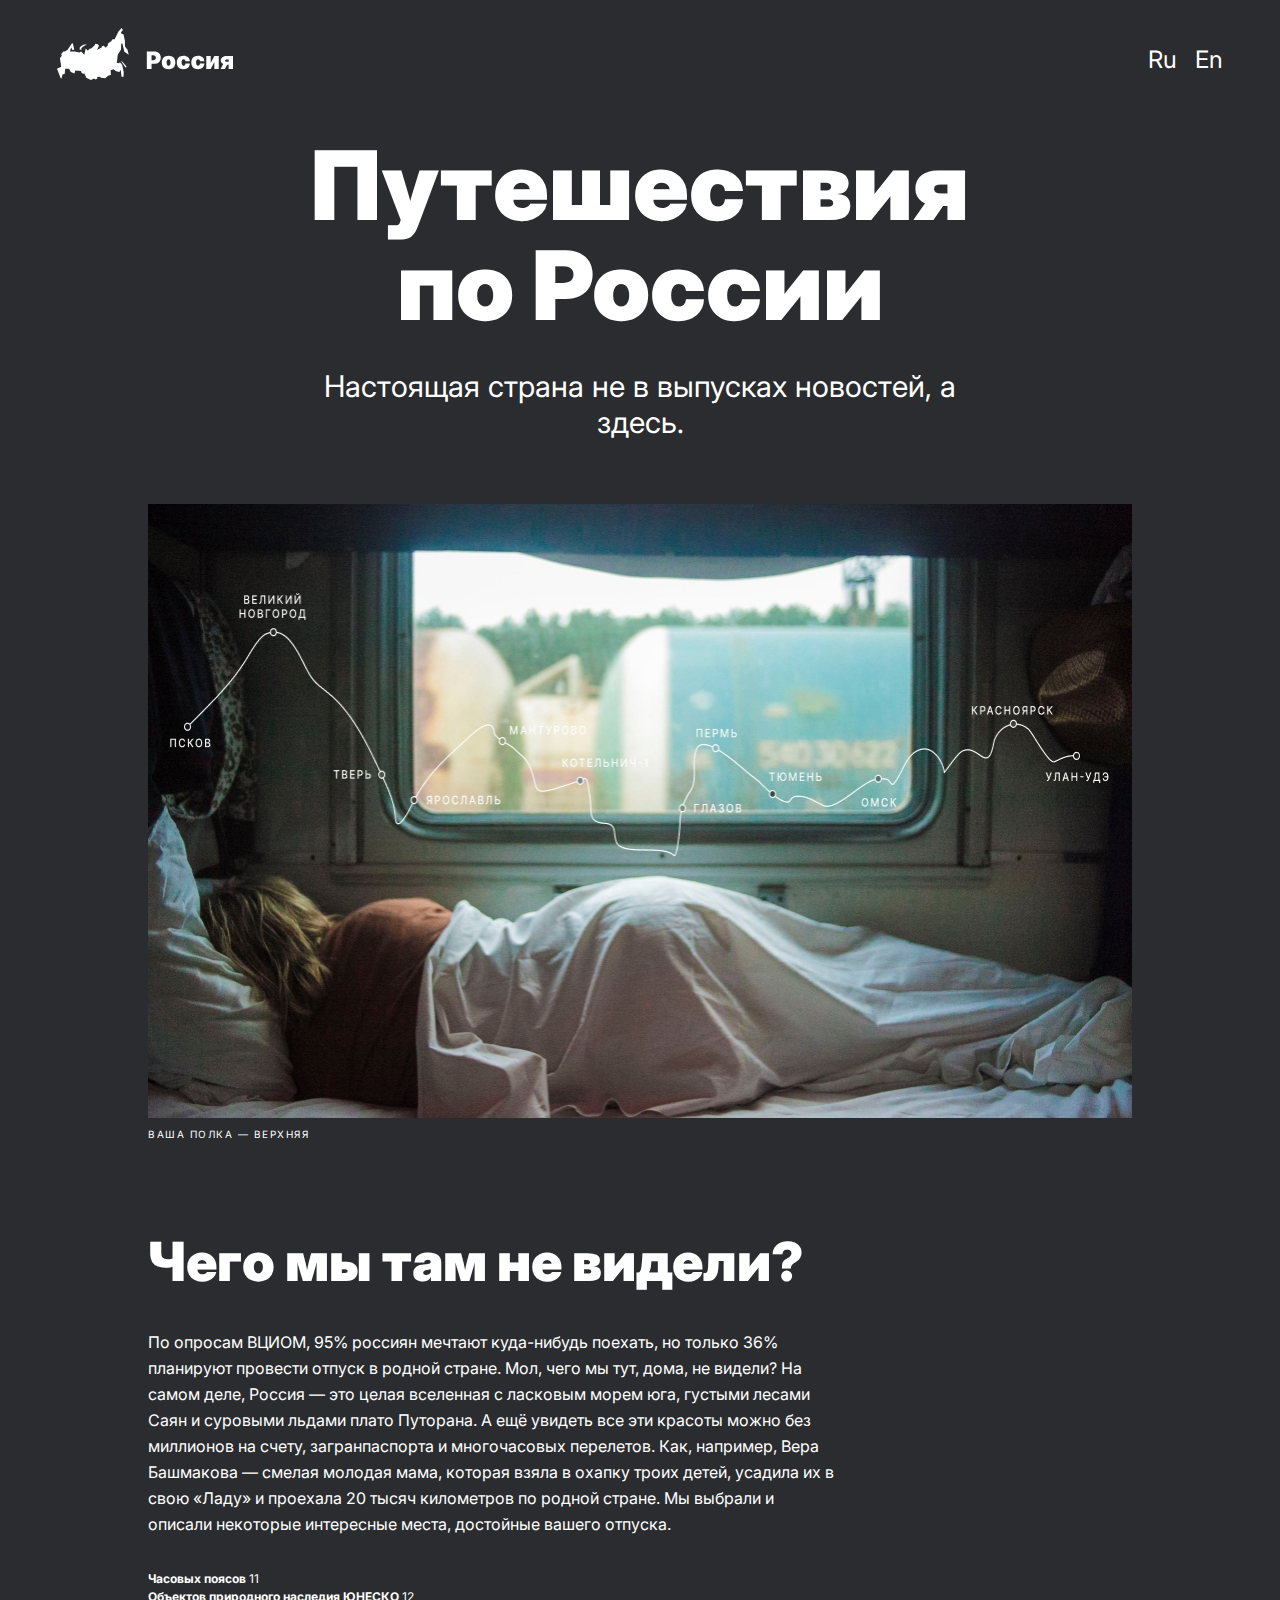
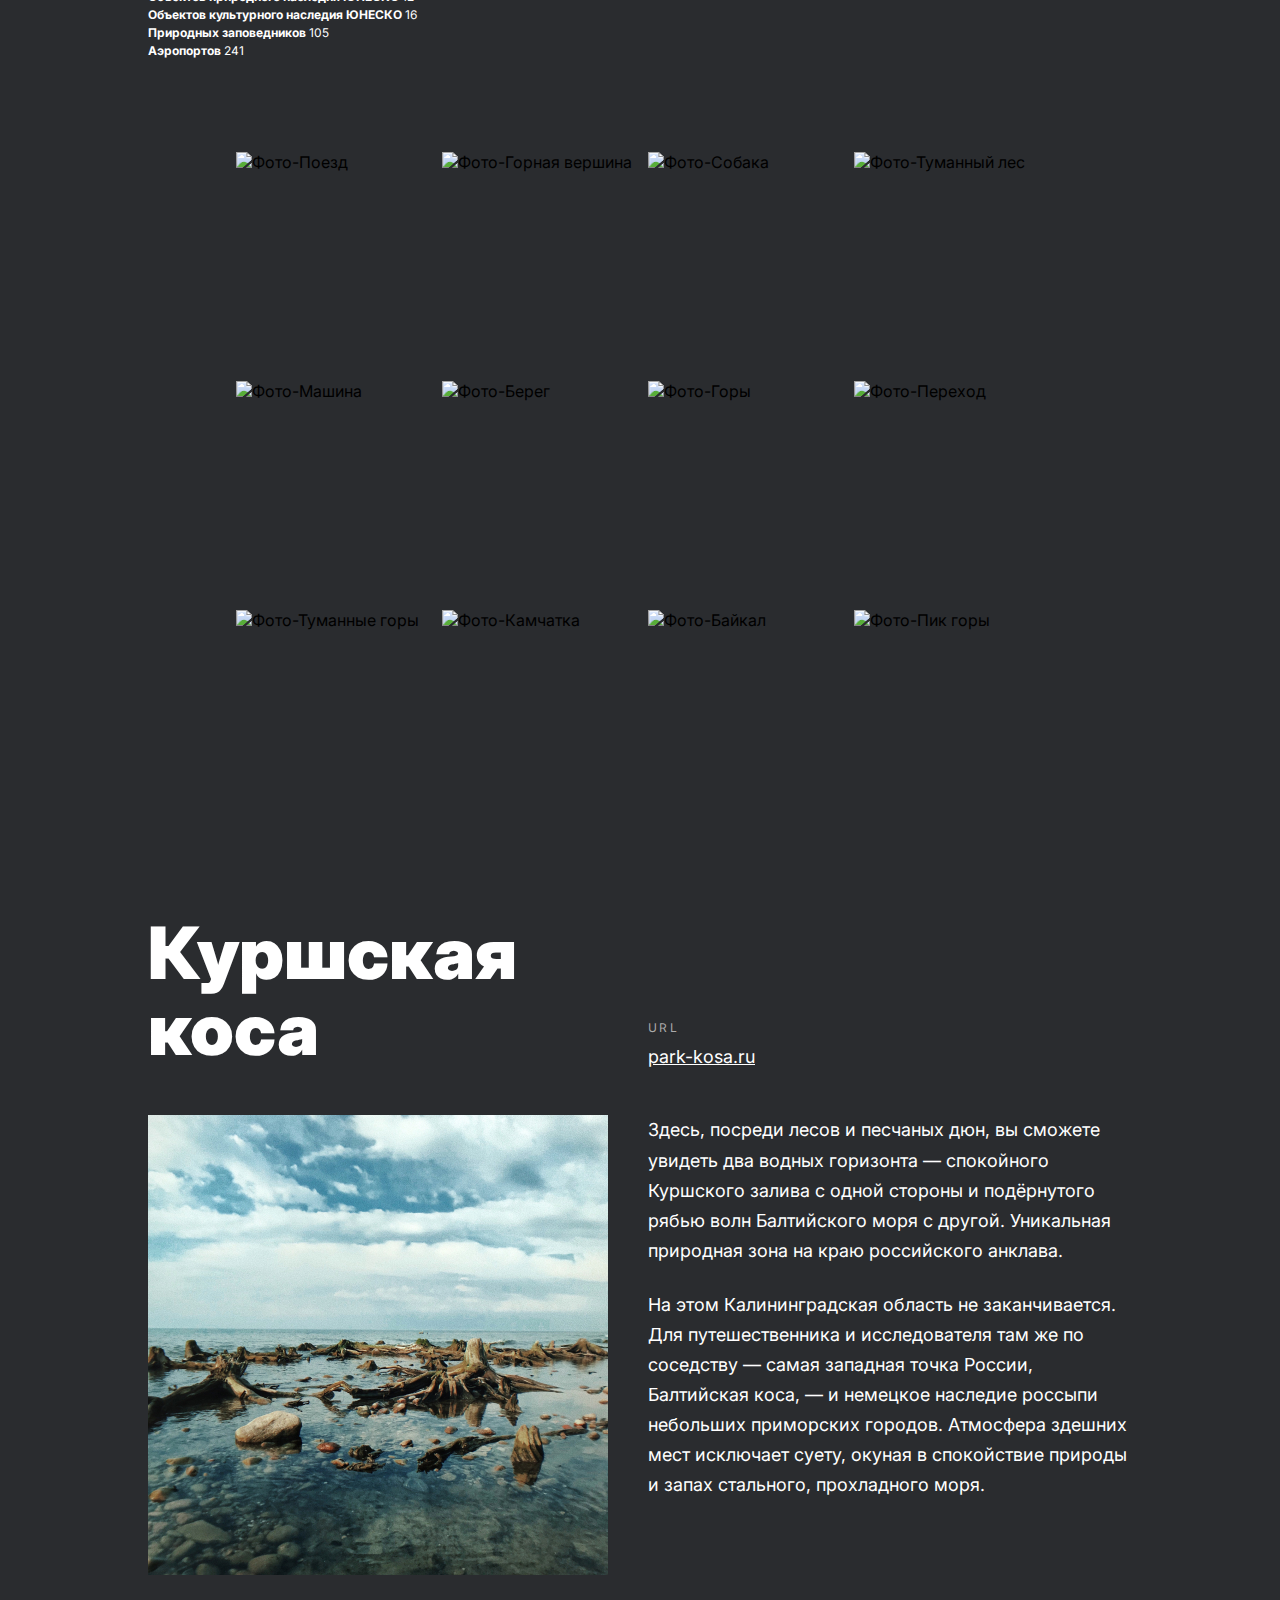
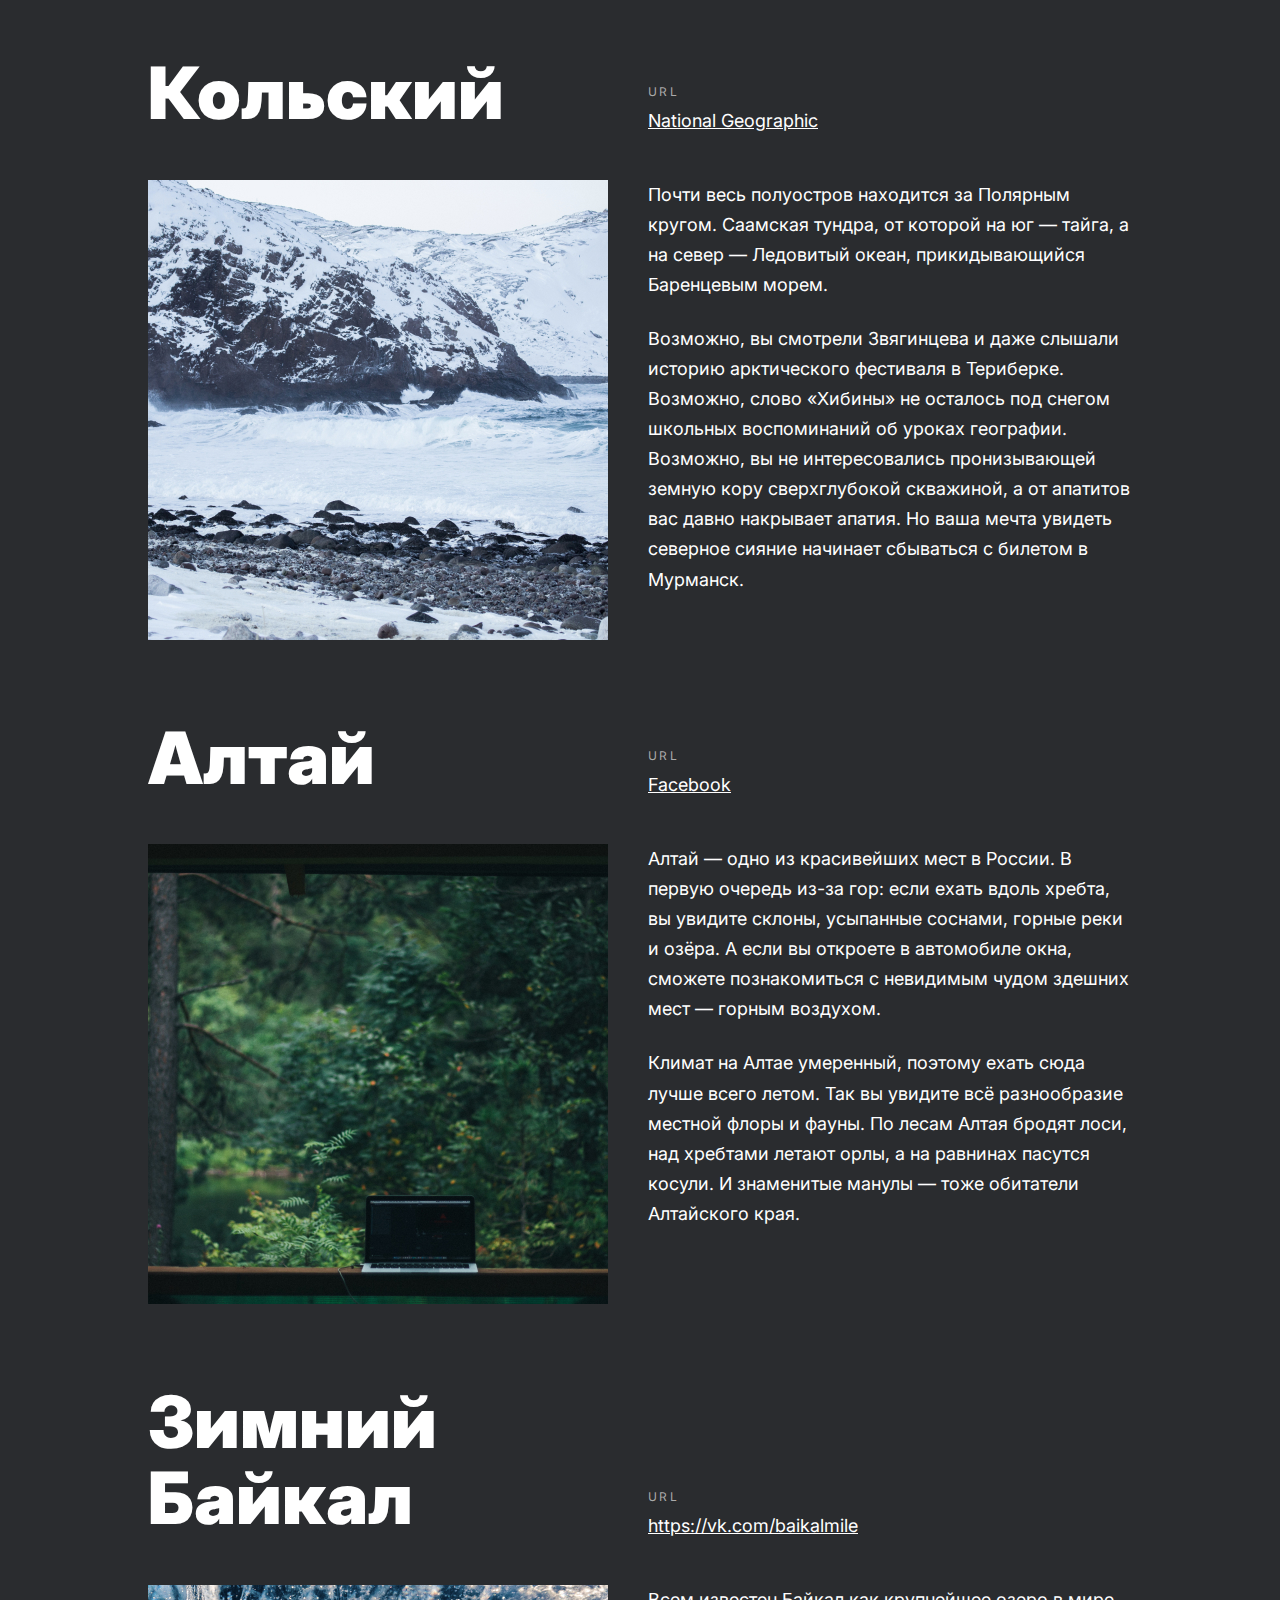
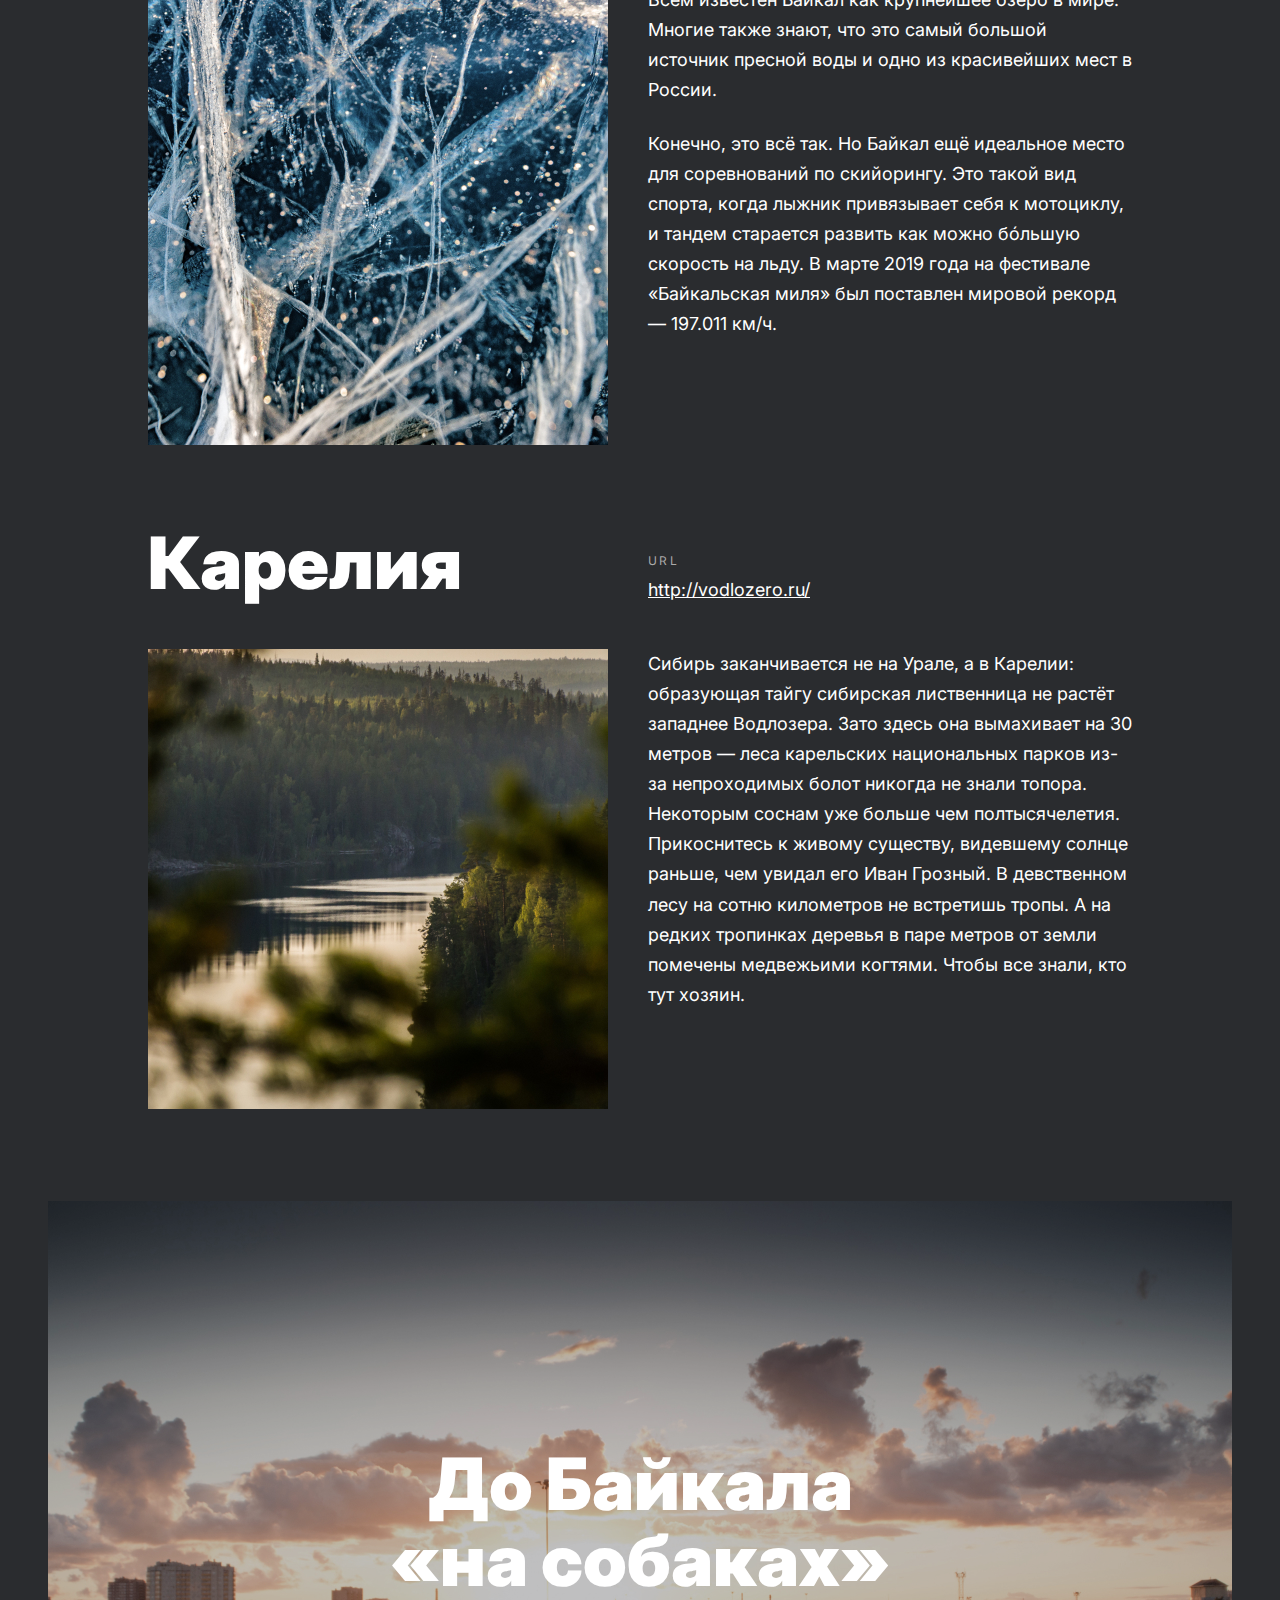
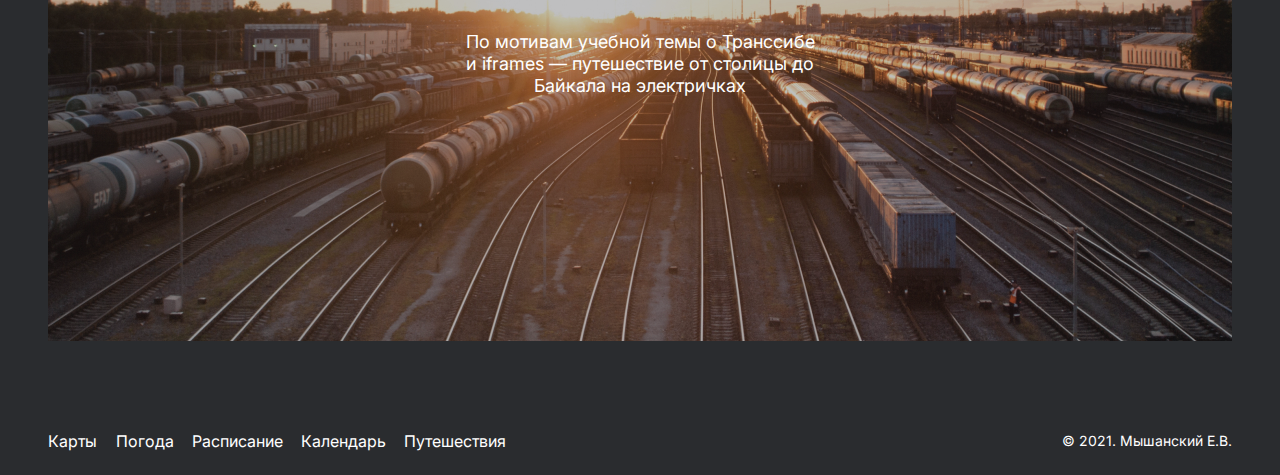
==== public/index.html @ 9c4fa503 "hehe." ====
<!DOCTYPE html>
<html lang="ru">

<head>
    <link rel="stylesheet" href="./pages/index.css">
    <meta charset="UTF-8">
    <meta http-equiv="X-UA-Compatible" content="IE=edge">
    <meta name="viewport" content="width=device-width, initial-scale=1.0">
    <title>Document</title>
</head>

<body class="body">
    <div class="page">
        <header class="header">
            <img src="./Pics/__logo.svg" class="header__logo" alt="Россия">
            <ul class="header__links">
                <li>
                    <a href="#" class="header__lang-link header__lang-link_active">Ru</a>
                </li>
                <li><a href="#" class="header__lang-link">En</a></li>
            </ul>
        </header>
        <main class="content">
            <section class="lead">
                <h1 class="lead__title">Путешествия по России</h1>
                <p class="lead__subtitle">
                    Настоящая страна не в выпусках новостей, а здесь.
                </p>
                <img src="./Pics/kalegin-m.jpg" class="lead__image" alt="Поезд">
                <p class="lead__caption">Ваша полка — верхняя</p>
            </section>
            <section class="intro">
                <h2 class="intro__title">Чего мы там не видели?</h2>
                <p class="intro__text">
                    По опросам ВЦИОМ, 95% россиян мечтают куда-нибудь поехать, но только
                    36% планируют провести отпуск в родной стране. Мол, чего мы тут,
                    дома, не видели? На самом деле, Россия — это целая вселенная с
                    ласковым морем юга, густыми лесами Саян и суровыми льдами плато
                    Путорана. А ещё увидеть все эти красоты можно без миллионов на
                    счету, загранпаспорта и многочасовых перелетов. Как, например, Вера
                    Башмакова — смелая молодая мама, которая взяла в охапку троих детей,
                    усадила их в свою «Ладу» и проехала 20 тысяч километров по родной
                    стране. Мы выбрали и описали некоторые интересные места, достойные
                    вашего отпуска.
                </p>
                <ul class="intro__list">
                    <li>Часовых поясов<span class="span-font-weight"> 11</span></li>
                    <li>
                        Объектов природного наследия ЮНЕСКО<span class="span-font-weight">
                            12</span>
                    </li>
                    <li>
                        Объектов культурного наследия ЮНЕСКО<span class="span-font-weight">
                            16</span>
                    </li>
                    <li>
                        Природных заповедников<span class="span-font-weight"> 105</span>
                    </li>
                    <li>Аэропортов<span class="span-font-weight"> 241</span></li>
                </ul>
            </section>
            <section class="photo-grid">
                <div class="table">
                    <img src="../Pics/__item_grid-pics-11.jpg" alt="Фото-Поезд" class="table__item">
                    <img src="../Pics/__item_grid-pics-10.jpg" alt="Фото-Горная вершина" class="table__item">
                    <img src="../Pics/__item_grid-pics-9.jpg" alt="Фото-Собака" class="table__item">
                    <img src="../Pics/__item_grid-pics-8.jpg" alt="Фото-Туманный лес" class="table__item">
                    <img src="../Pics/__item_grid-pics-7.jpg" alt="Фото-Машина" class="table__item">
                    <img src="../Pics/__item_grid-pics-6.jpg" alt="Фото-Берег" class="table__item">
                    <img src="../Pics/__item_grid-pics-5.jpg" alt="Фото-Горы" class="table__item">
                    <img src="../Pics/__item_grid-pics-4.jpg" alt="Фото-Переход" class="table__item">
                    <img src="../Pics/__item_grid-pics-3.jpg" alt="Фото-Туманные горы" class="table__item">
                    <img src="../Pics/__item_grid-pics-2.jpg" alt="Фото-Камчатка" class="table__item">
                    <img src="../Pics/__item_grid-pics-1.jpg" alt="Фото-Байкал" class="table__item">
                    <img src="../Pics/__item_grid-pics.jpg" alt="Фото-Пик горы" class="table__item">
                </div>
            </section>
            <section class="places">
                <div class="place">
                    <div class="place__header">
                        <h2 class="place__title">Куршская коса</h2>
                        <div class="place__website">
                            <p class="place__url-header">url</p>
                            <a href="http://park-kosa.ru" class="place__link" target="_blank">park-kosa.ru</a>
                        </div>
                    </div>
                    <div class="place__container">
                        <img src="./Pics/__imagedescription-pic-4.jpg" alt="Фото - Куршская коса" class="place__image">
                        <div class="place__text">
                            <p class="place__paragraph">
                                Здесь, посреди лесов и песчаных дюн, вы сможете увидеть два
                                водных горизонта — спокойного Куршского залива с одной стороны
                                и подёрнутого рябью волн Балтийского моря с другой. Уникальная
                                природная зона на краю российского анклава.
                            </p>
                            <p class="place__paragraph">
                                На этом Калининградская область не заканчивается. Для
                                путешественника и исследователя там же по соседству — самая
                                западная точка России, Балтийская коса, — и немецкое наследие
                                россыпи небольших приморских городов. Атмосфера здешних мест
                                исключает суету, окуная в спокойствие природы и запах
                                стального, прохладного моря.
                            </p>
                        </div>
                    </div>
                </div>

                <div class="place">
                    <div class="place__header">
                        <h2 class="place__title">Кольский</h2>
                        <div class="place__website">
                            <p class="place__url-header">url</p>
                            <a href="https://yourshot.nationalgeographic.com/photos/?keywords=kolskiy"
                                class="place__link" target="_blank">National Geographic</a>
                        </div>
                    </div>
                    <div class="place__container">
                        <img src="./Pics/__imagedescription-pic-3.jpg" alt="Фото - Кольский" class="place__image">
                        <div class="place__text">
                            <p class="place__paragraph">
                                Почти весь полуостров находится за Полярным кругом. Саамская
                                тундра, от которой на юг — тайга, а на север — Ледовитый
                                океан, прикидывающийся Баренцевым морем.
                            </p>
                            <p class="place__paragraph">
                                Возможно, вы смотрели Звягинцева и даже слышали историю
                                арктического фестиваля в Териберке. Возможно, слово «Хибины»
                                не осталось под снегом школьных воспоминаний об уроках
                                географии. Возможно, вы не интересовались пронизывающей земную
                                кору сверхглубокой скважиной, а от апатитов вас давно
                                накрывает апатия. Но ваша мечта увидеть северное сияние
                                начинает сбываться с билетом в Мурманск.
                            </p>
                        </div>
                    </div>
                </div>

                <div class="place">
                    <div class="place__header">
                        <h2 class="place__title">Алтай</h2>
                        <div class="place__website">
                            <p class="place__url-header">url</p>
                            <a href="https://www.facebook.com/vera.bashmakova/posts/10156011613718822"
                                class="place__link" target="_blank">Facebook</a>
                        </div>
                    </div>
                    <div class="place__container">
                        <img src="./Pics/__imagedescription-pic-2.jpg" alt="Фото - Алтай" class="place__image">
                        <div class="place__text">
                            <p class="place__paragraph">
                                Алтай — одно из красивейших мест в России. В первую очередь
                                из-за гор: если ехать вдоль хребта, вы увидите склоны,
                                усыпанные соснами, горные реки и озёра. А если вы откроете в
                                автомобиле окна, сможете познакомиться с невидимым чудом
                                здешних мест — горным воздухом.
                            </p>
                            <p class="place__paragraph">
                                Климат на Алтае умеренный, поэтому ехать сюда лучше всего
                                летом. Так вы увидите всё разнообразие местной флоры и фауны.
                                По лесам Алтая бродят лоси, над хребтами летают орлы, а на
                                равнинах пасутся косули. И знаменитые манулы — тоже обитатели
                                Алтайского края.
                            </p>
                        </div>
                    </div>
                </div>

                <div class="place">
                    <div class="place__header">
                        <h2 class="place__title">Зимний Байкал</h2>
                        <div class="place__website">
                            <p class="place__url-header">url</p>
                            <a href="https://vk.com/baikalmile" class="place__link"
                                target="_blank">https://vk.com/baikalmile</a>
                        </div>
                    </div>
                    <div class="place__container">
                        <img src="./Pics/__imagedescription-pic-1.jpg" alt="Фото - Зимний Байкал" class="place__image">
                        <div class="place__text">
                            <p class="place__paragraph">
                                Всем известен Байкал как крупнейшее озеро в мире. Многие также
                                знают, что это самый большой источник пресной воды и одно из
                                красивейших мест в России.
                            </p>
                            <p class="place__paragraph">
                                Конечно, это всё так. Но Байкал ещё идеальное место для
                                соревнований по скийорингу. Это такой вид спорта, когда лыжник
                                привязывает себя к мотоциклу, и тандем старается развить как
                                можно бóльшую скорость на льду. В марте 2019 года на фестивале
                                «Байкальская миля» был поставлен мировой рекорд — 197.011
                                км/ч.
                            </p>
                        </div>
                    </div>
                </div>

                <div class="place">
                    <div class="place__header">
                        <h2 class="place__title">Карелия</h2>
                        <div class="place__website">
                            <p class="place__url-header">url</p>
                            <a href="http://vodlozero.ru" class="place__link" target="_blank">http://vodlozero.ru/</a>
                        </div>
                    </div>
                    <div class="place__container">
                        <img src="./Pics/__imagedescription-pic.jpg" alt="Фото - Карелия" class="place__image">
                        <div class="place__text">
                            <p class="place__paragraph">
                                Сибирь заканчивается не на Урале, а в Карелии: образующая
                                тайгу сибирская лиственница не растёт западнее Водлозера. Зато
                                здесь она вымахивает на 30 метров — леса карельских
                                национальных парков из-за непроходимых болот никогда не знали
                                топора. Некоторым соснам уже больше чем полтысячелетия.
                                Прикоснитесь к живому существу, видевшему солнце раньше, чем
                                увидал его Иван Грозный. В девственном лесу на сотню
                                километров не встретишь тропы. А на редких тропинках деревья в
                                паре метров от земли помечены медвежьими когтями. Чтобы все
                                знали, кто тут хозяин.
                            </p>
                        </div>
                    </div>
                </div>
            </section>
            <section class="cover">
                <a href="" class="cover__link" target="_blank">
                    <div class="cover__overlay">
                        <h2 class="cover__title">До Байкала «на собаках»</h2>
                        <p class="cover__subtitle">По мотивам учебной темы о Транссибе
                            и iframes — путешествие от столицы до Байкала на электричках</p>
                    </div>
                </a>
            </section>
        </main>
        <footer class="footer">
            <nav class="footer__link-container">
                <a href="#" class="footer__link">Карты</a>
                <a href="#" class="footer__link">Погода</a>
                <a href="#" class="footer__link">Расписание</a>
                <a href="#" class="footer__link">Календарь</a>
                <a href="#" class="footer__link">Путешествия</a>
            </nav>
            <p class="footer__copyright">© 2021. Мышанский Е.В.</p>
        </footer>

    </div>
</body>

</html>
---- public/pages/index.css ----
@import url(../fonts/font-face.css);
@import url(../blocks/body/body.css);

@import url(../blocks//header/header.css);
@import url(../blocks/header/__lang-link/_active/header__lang-link_active.css);
@import url(../blocks/header/__lang-link/header__lang-link.css);
@import url(../blocks/header/__links/header__links.css);
@import url(../blocks/header/__logo/header__logo.css);

@import url(../blocks/lead/__title/lead__title.css);
@import url(../blocks/lead/lead.css);
@import url(../blocks/lead/__title/lead__title.css);
@import url(../blocks/lead/__subtitle/lead__subtitle.css);
@import url(../blocks/lead/__image/lead__image.css);
@import url(../blocks/lead/__caption/lead__caption.css);

@import url(../blocks/span-font-weight/span-font-weight.css);
@import url(../blocks/intro/intro.css);
@import url(../blocks/intro/__title/intro__title.css);
@import url(../blocks/intro/__text/intro__text.css);
@import url(../blocks/intro/__list/intro__list.css);

@import url(../blocks/photo-grid/photo-grid.css);
@import url(../blocks/table/__item/table__item.css);
@import url(../blocks/table/table.css);

@import url(../blocks/places/places.css);
@import url(../blocks/place/__container/place__container.css);
@import url(../blocks/place/__header/place__header.css);
@import url(../blocks/place/__image/place__image.css);
@import url(../blocks/place/__link/place__link.css);
@import url(../blocks/place/__paragraph/place__paragraph.css);
@import url(../blocks/place/__title/place__title.css);
@import url(../blocks/place/__url-header/place__url-header.css);
@import url(../blocks/place/__website/place__website.css);
@import url(../blocks/place/place.css);

@import url(../blocks/cover/__link/cover__link.css);
@import url(../blocks/cover/__overlay/cover__overlay.css);
@import url(../blocks/cover/__subtitle/cover__subtitle.css);
@import url(../blocks/cover/__title/cover__title.css);
@import url(../blocks/cover/cover.css);

@import url(../blocks/footer/__copyright/footer__copyright.css);
@import url(../blocks/footer/__link-container/footer__link-container.css);
@import url(../blocks/footer/__link/footer__link.css);
@import url(../blocks/footer/footer.css);
@import url();
@import url();
@import url();
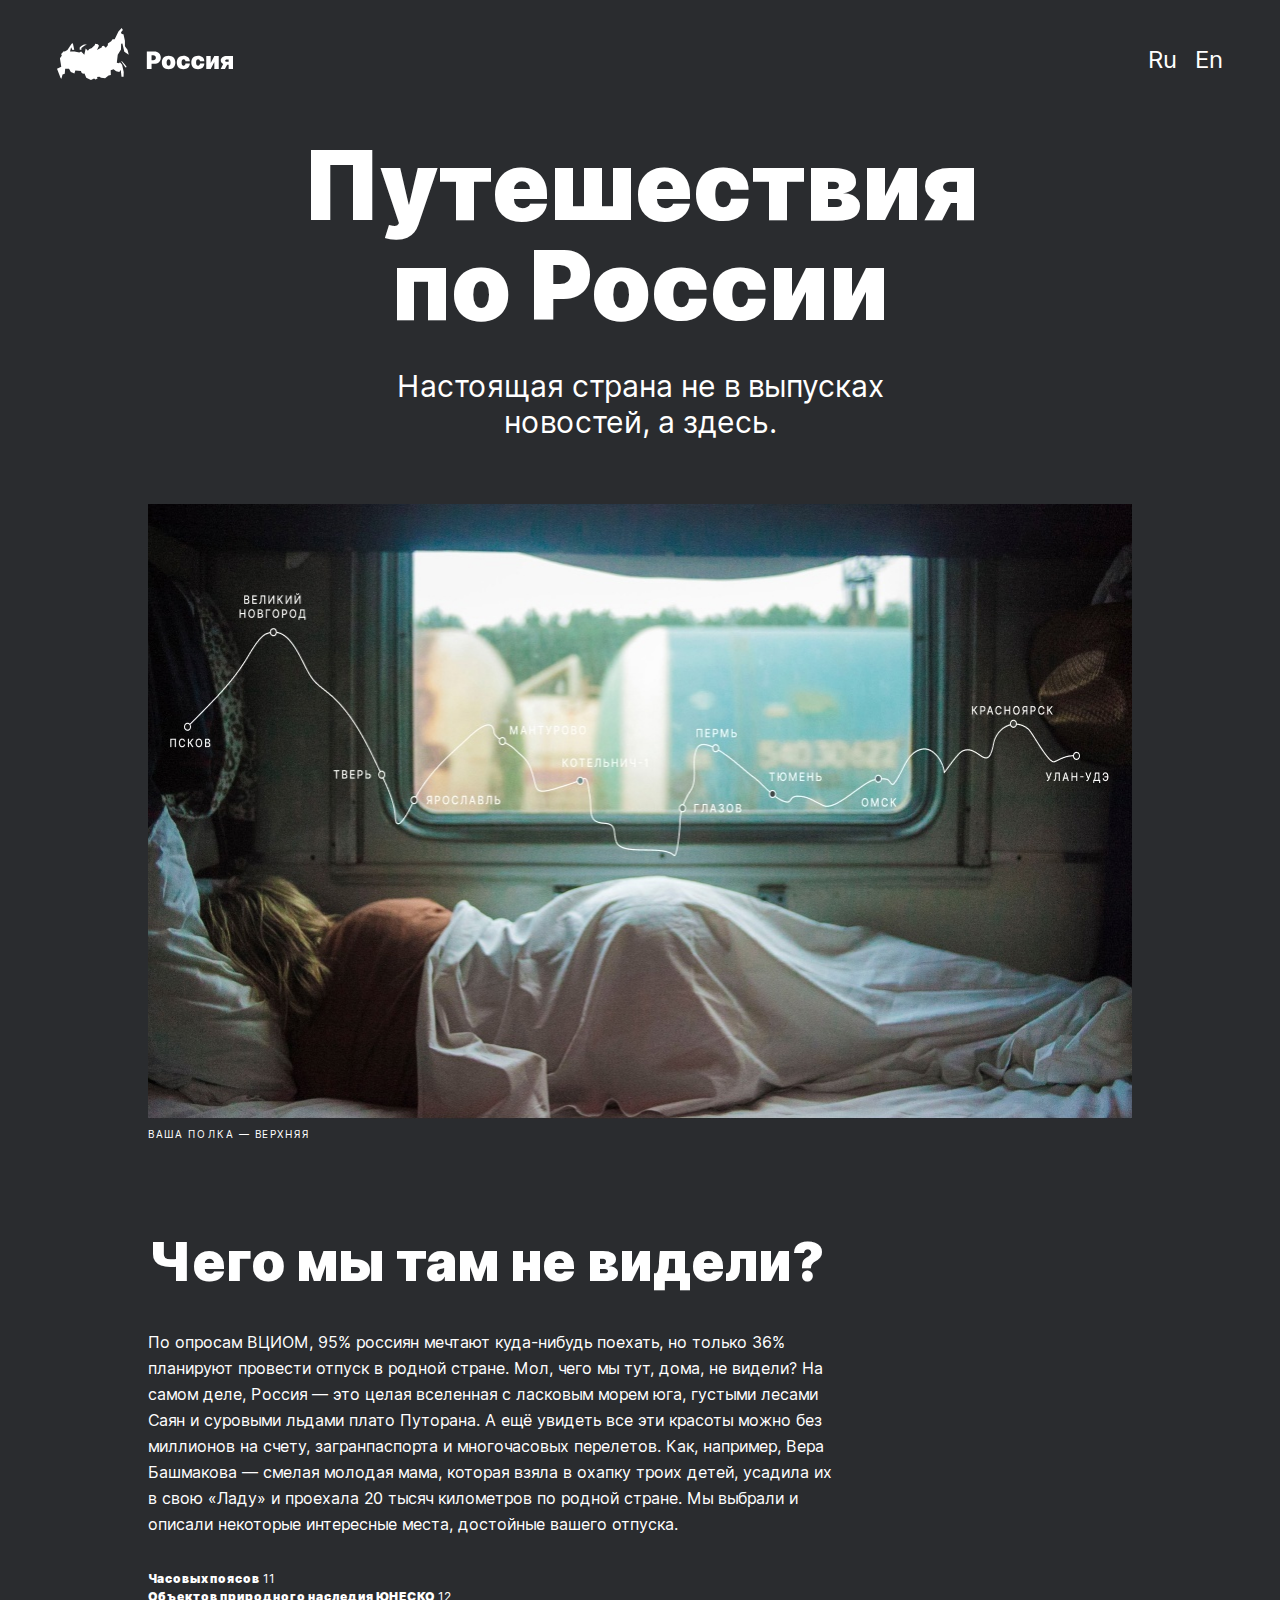
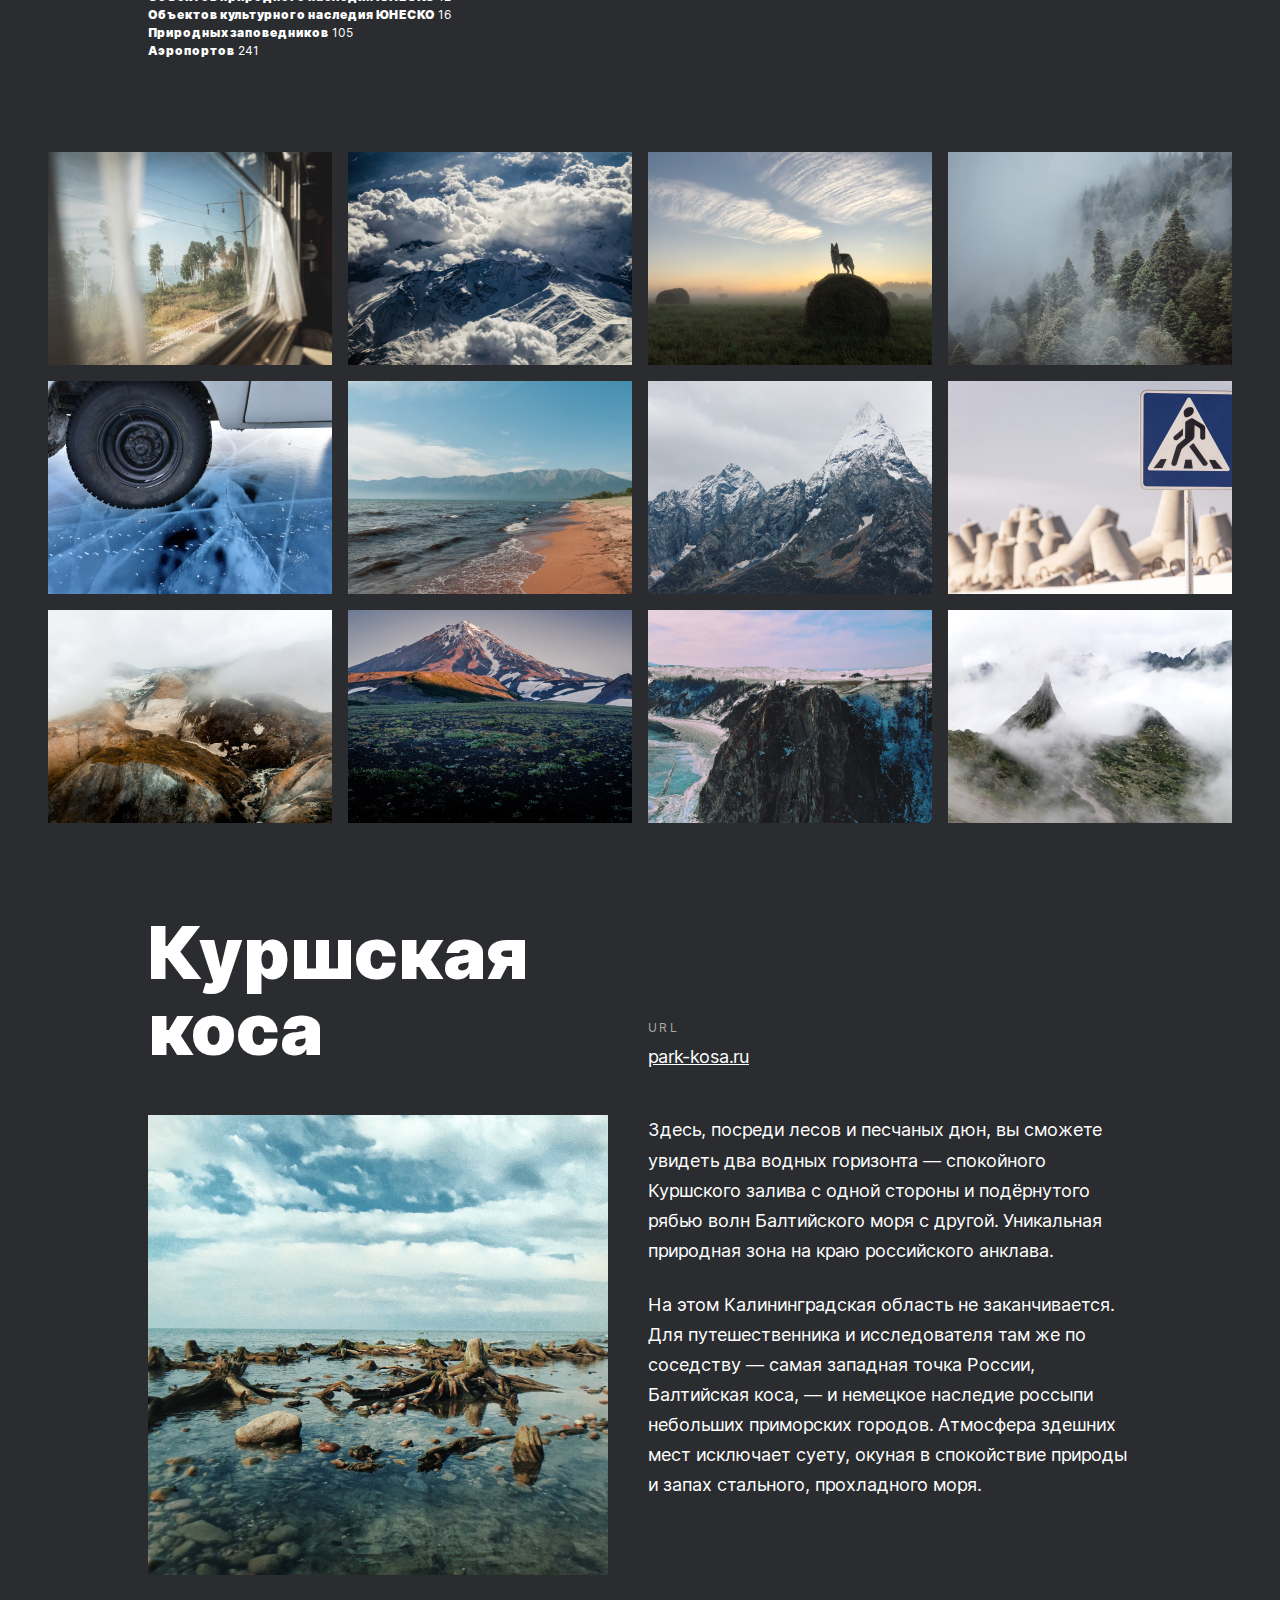
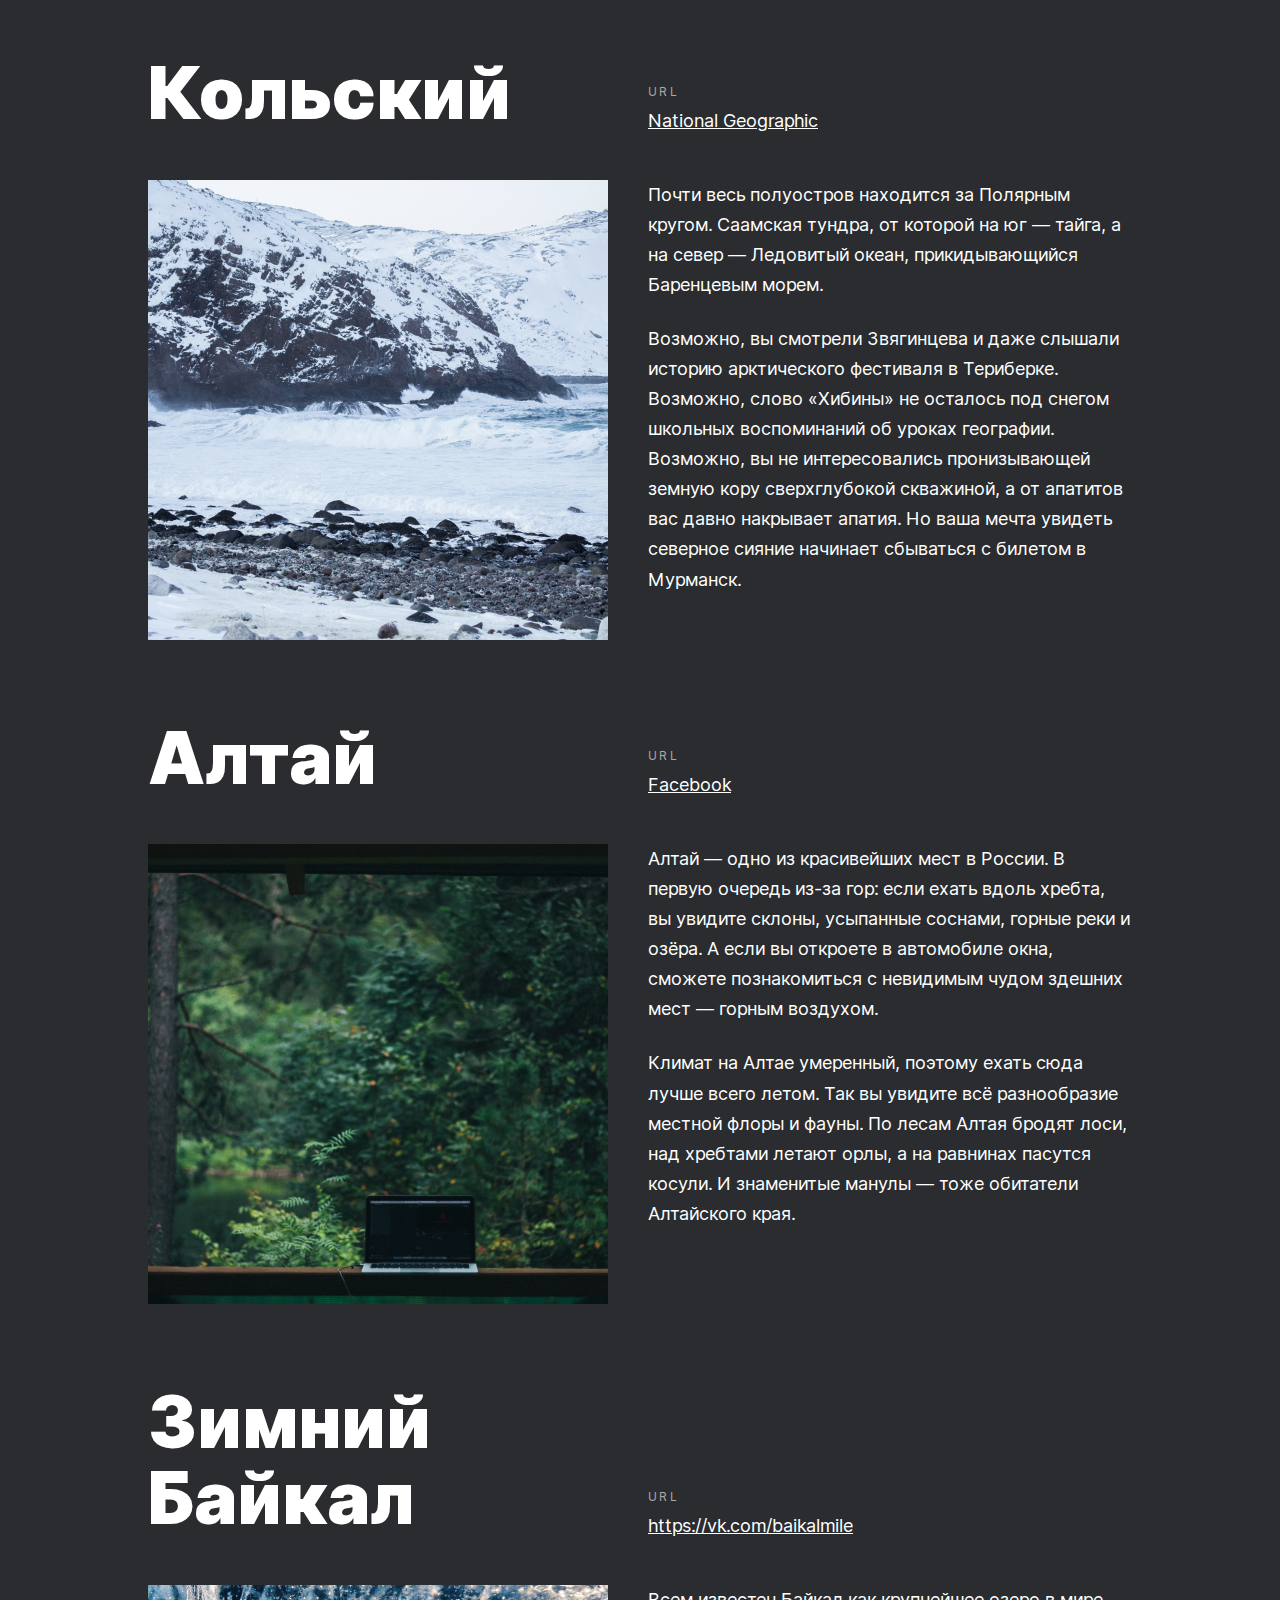
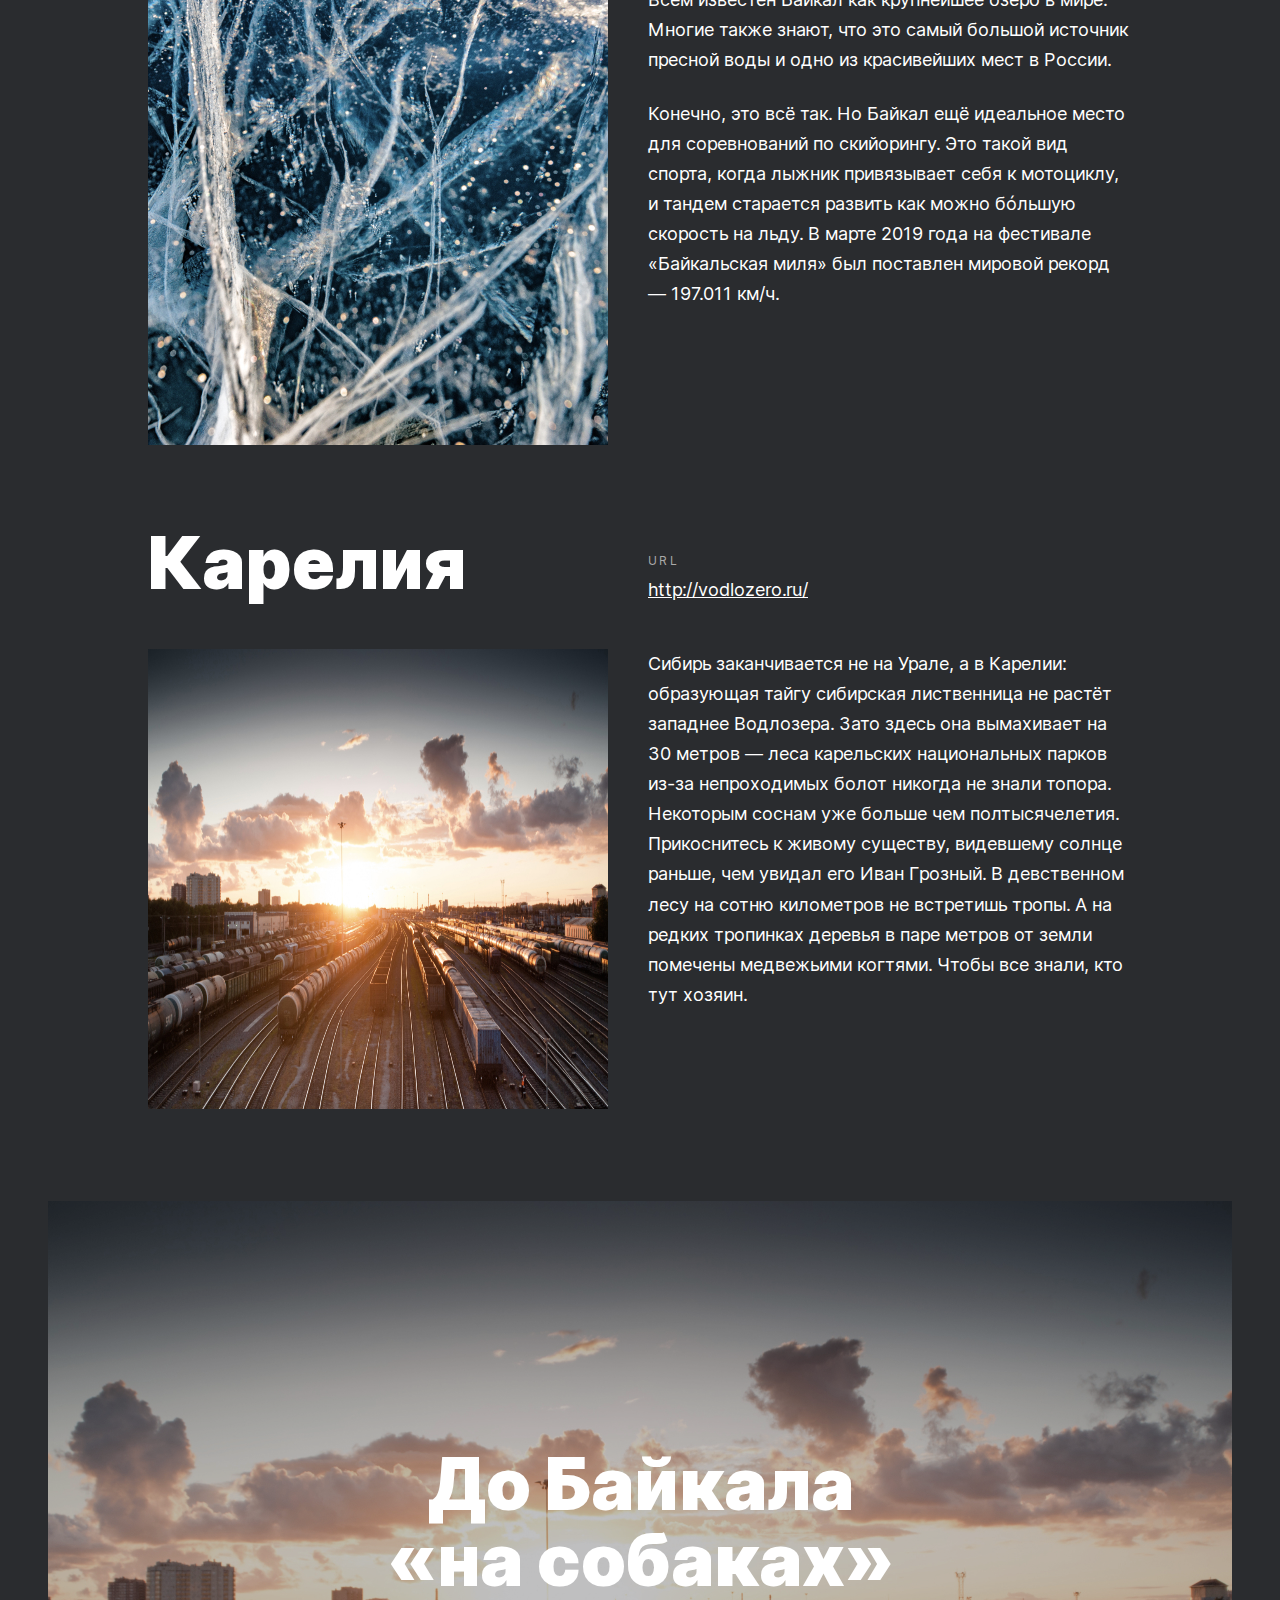
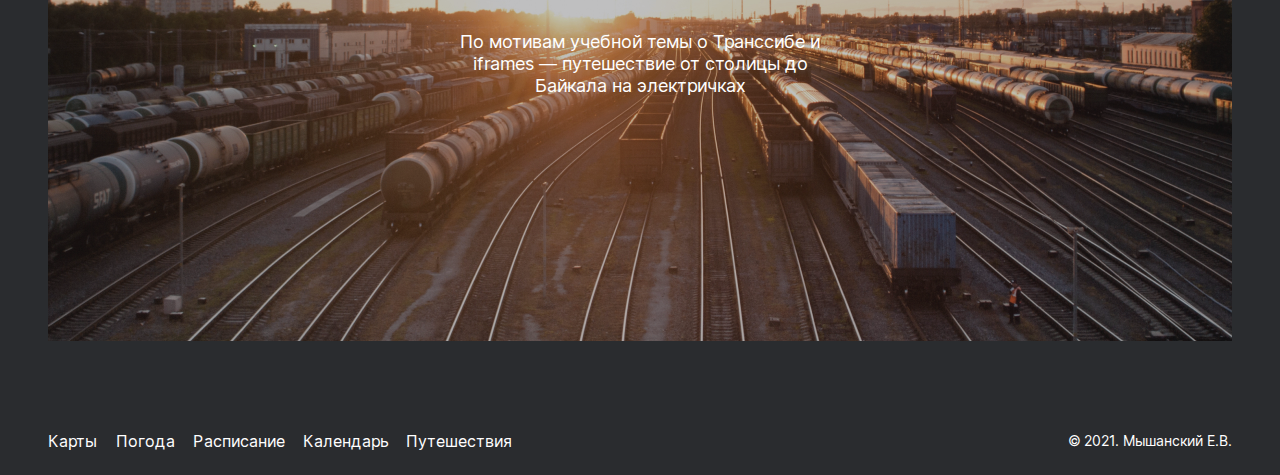
==== commit d8ff6acd: "hehe)" ====
--- a/public/index.html
+++ b/public/index.html
@@ -12,7 +12,7 @@
 <body class="body">
     <div class="page">
         <header class="header">
-            <img src="./Pics/__logo.svg" class="header__logo" alt="Россия">
+            <img src="./images/__logo.svg" class="header__logo" alt="Россия">
             <ul class="header__links">
                 <li>
                     <a href="#" class="header__lang-link header__lang-link_active">Ru</a>
@@ -26,7 +26,7 @@
                 <p class="lead__subtitle">
                     Настоящая страна не в выпусках новостей, а здесь.
                 </p>
-                <img src="./Pics/kalegin-m.jpg" class="lead__image" alt="Поезд">
+                <img src="./images/kalegin-m.jpg" class="lead__image" alt="Поезд">
                 <p class="lead__caption">Ваша полка — верхняя</p>
             </section>
             <section class="intro">
@@ -61,18 +61,18 @@
             </section>
             <section class="photo-grid">
                 <div class="table">
-                    <img src="../Pics/__item_grid-pics-11.jpg" alt="Фото-Поезд" class="table__item">
-                    <img src="../Pics/__item_grid-pics-10.jpg" alt="Фото-Горная вершина" class="table__item">
-                    <img src="../Pics/__item_grid-pics-9.jpg" alt="Фото-Собака" class="table__item">
-                    <img src="../Pics/__item_grid-pics-8.jpg" alt="Фото-Туманный лес" class="table__item">
-                    <img src="../Pics/__item_grid-pics-7.jpg" alt="Фото-Машина" class="table__item">
-                    <img src="../Pics/__item_grid-pics-6.jpg" alt="Фото-Берег" class="table__item">
-                    <img src="../Pics/__item_grid-pics-5.jpg" alt="Фото-Горы" class="table__item">
-                    <img src="../Pics/__item_grid-pics-4.jpg" alt="Фото-Переход" class="table__item">
-                    <img src="../Pics/__item_grid-pics-3.jpg" alt="Фото-Туманные горы" class="table__item">
-                    <img src="../Pics/__item_grid-pics-2.jpg" alt="Фото-Камчатка" class="table__item">
-                    <img src="../Pics/__item_grid-pics-1.jpg" alt="Фото-Байкал" class="table__item">
-                    <img src="../Pics/__item_grid-pics.jpg" alt="Фото-Пик горы" class="table__item">
+                    <img src="../public/images/__item_grid-pics-11.jpg" alt="Фото-Поезд" class="table__item">
+                    <img src="../public/images/__item_grid-pics-10.jpg" alt="Фото-Горная вершина" class="table__item">
+                    <img src="../public/images/__item_grid-pics-9.jpg" alt="Фото-Собака" class="table__item">
+                    <img src="../public/images/__item_grid-pics-8.jpg" alt="Фото-Туманный лес" class="table__item">
+                    <img src="../public/images/__item_grid-pics-7.jpg" alt="Фото-Машина" class="table__item">
+                    <img src="../public/images/__item_grid-pics-6.jpg" alt="Фото-Берег" class="table__item">
+                    <img src="../public/images/__item_grid-pics-5.jpg" alt="Фото-Горы" class="table__item">
+                    <img src="../public/images/__item_grid-pics-4.jpg" alt="Фото-Переход" class="table__item">
+                    <img src="../public/images/__item_grid-pics-3.jpg" alt="Фото-Туманные горы" class="table__item">
+                    <img src="../public/images/__item_grid-pics-2.jpg" alt="Фото-Камчатка" class="table__item">
+                    <img src="../public/images/__item_grid-pics-1.jpg" alt="Фото-Байкал" class="table__item">
+                    <img src="../public/images/__item_grid-pics.jpg" alt="Фото-Пик горы" class="table__item">
                 </div>
             </section>
             <section class="places">
@@ -85,7 +85,7 @@
                         </div>
                     </div>
                     <div class="place__container">
-                        <img src="./Pics/__imagedescription-pic-4.jpg" alt="Фото - Куршская коса" class="place__image">
+                        <img src="../public/images/__imagedescription-pic-4.jpg" alt="Фото - Куршская коса" class="place__image">
                         <div class="place__text">
                             <p class="place__paragraph">
                                 Здесь, посреди лесов и песчаных дюн, вы сможете увидеть два
@@ -115,7 +115,7 @@
                         </div>
                     </div>
                     <div class="place__container">
-                        <img src="./Pics/__imagedescription-pic-3.jpg" alt="Фото - Кольский" class="place__image">
+                        <img src="../public/images/__imagedescription-pic-3.jpg" alt="Фото - Кольский" class="place__image">
                         <div class="place__text">
                             <p class="place__paragraph">
                                 Почти весь полуостров находится за Полярным кругом. Саамская
@@ -145,7 +145,7 @@
                         </div>
                     </div>
                     <div class="place__container">
-                        <img src="./Pics/__imagedescription-pic-2.jpg" alt="Фото - Алтай" class="place__image">
+                        <img src="../public/images/__imagedescription-pic-2.jpg" alt="Фото - Алтай" class="place__image">
                         <div class="place__text">
                             <p class="place__paragraph">
                                 Алтай — одно из красивейших мест в России. В первую очередь
@@ -175,7 +175,7 @@
                         </div>
                     </div>
                     <div class="place__container">
-                        <img src="./Pics/__imagedescription-pic-1.jpg" alt="Фото - Зимний Байкал" class="place__image">
+                        <img src="../public/images/__imagedescription-pic-1.jpg" alt="Фото - Зимний Байкал" class="place__image">
                         <div class="place__text">
                             <p class="place__paragraph">
                                 Всем известен Байкал как крупнейшее озеро в мире. Многие также
@@ -203,7 +203,7 @@
                         </div>
                     </div>
                     <div class="place__container">
-                        <img src="./Pics/__imagedescription-pic.jpg" alt="Фото - Карелия" class="place__image">
+                        <img src="../public/images/__backgroundfooter-pic.jpg" alt="Фото - Карелия" class="place__image">
                         <div class="place__text">
                             <p class="place__paragraph">
                                 Сибирь заканчивается не на Урале, а в Карелии: образующая
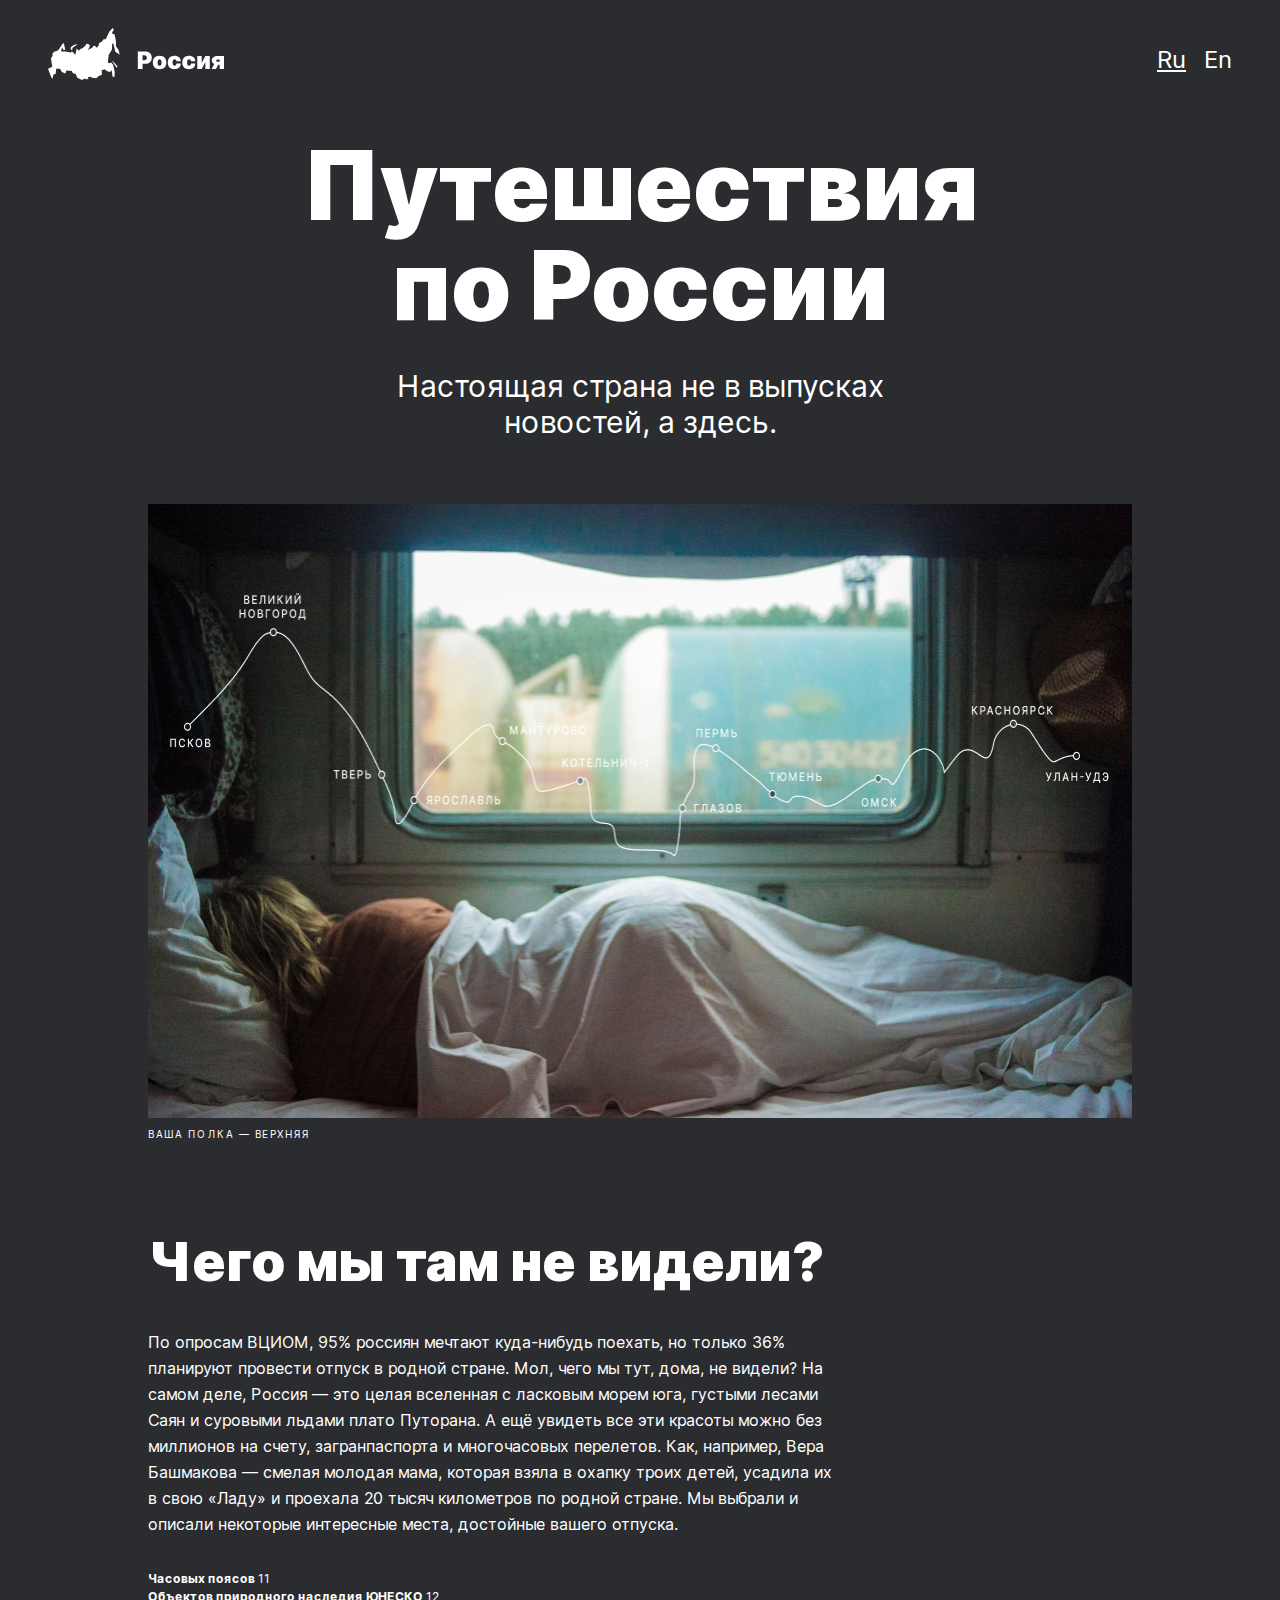
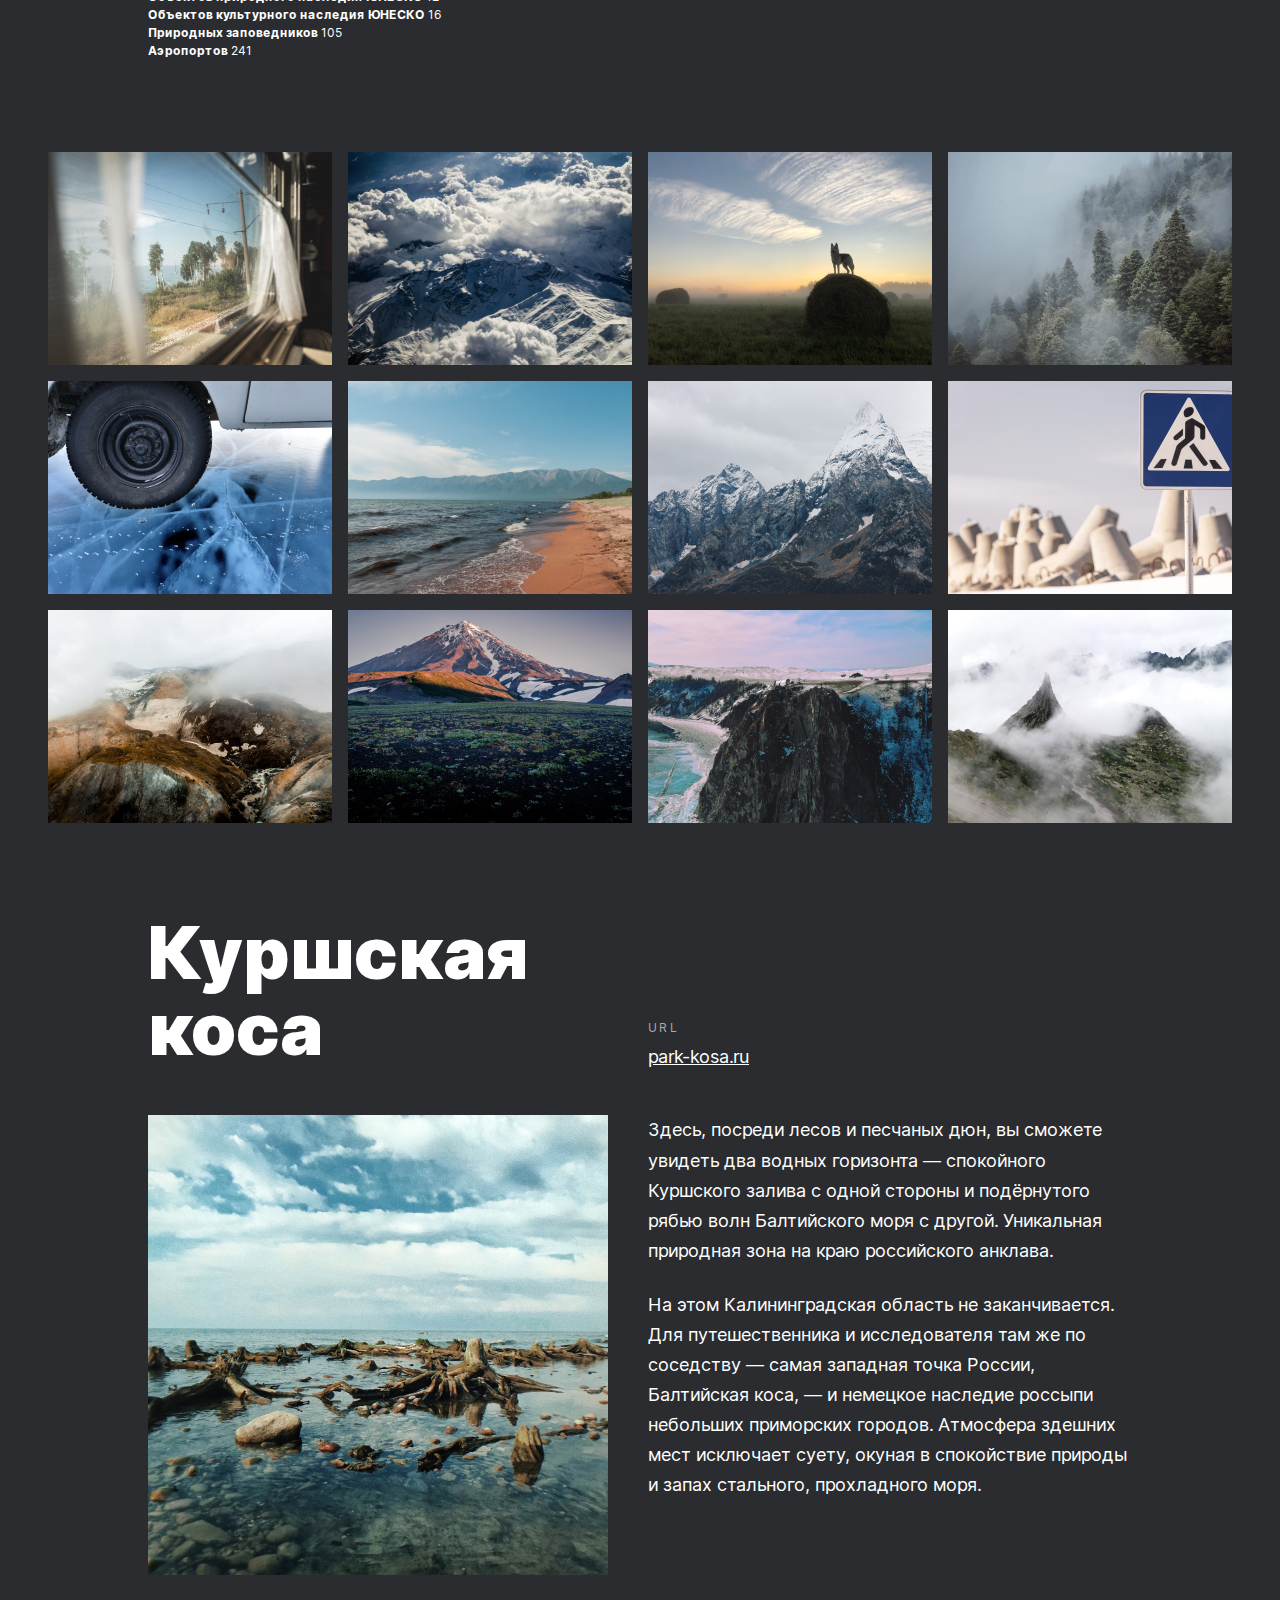
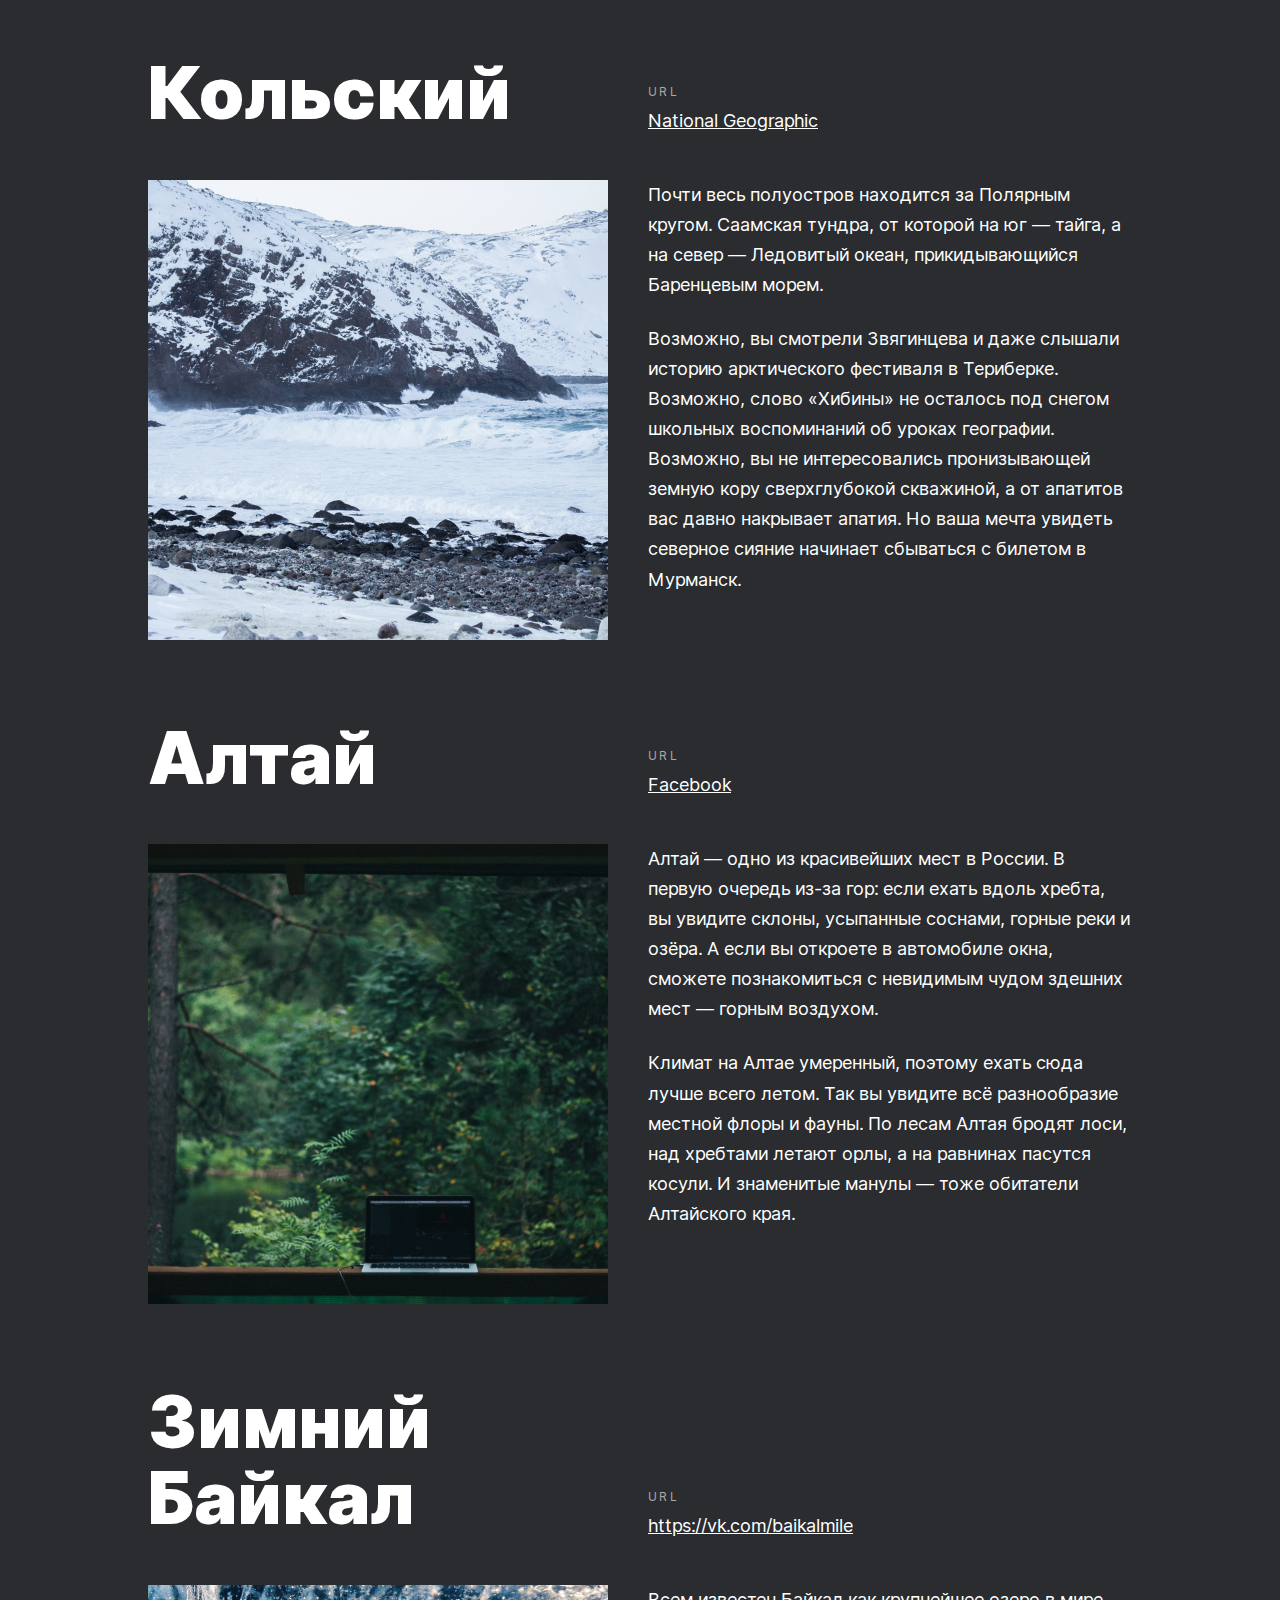
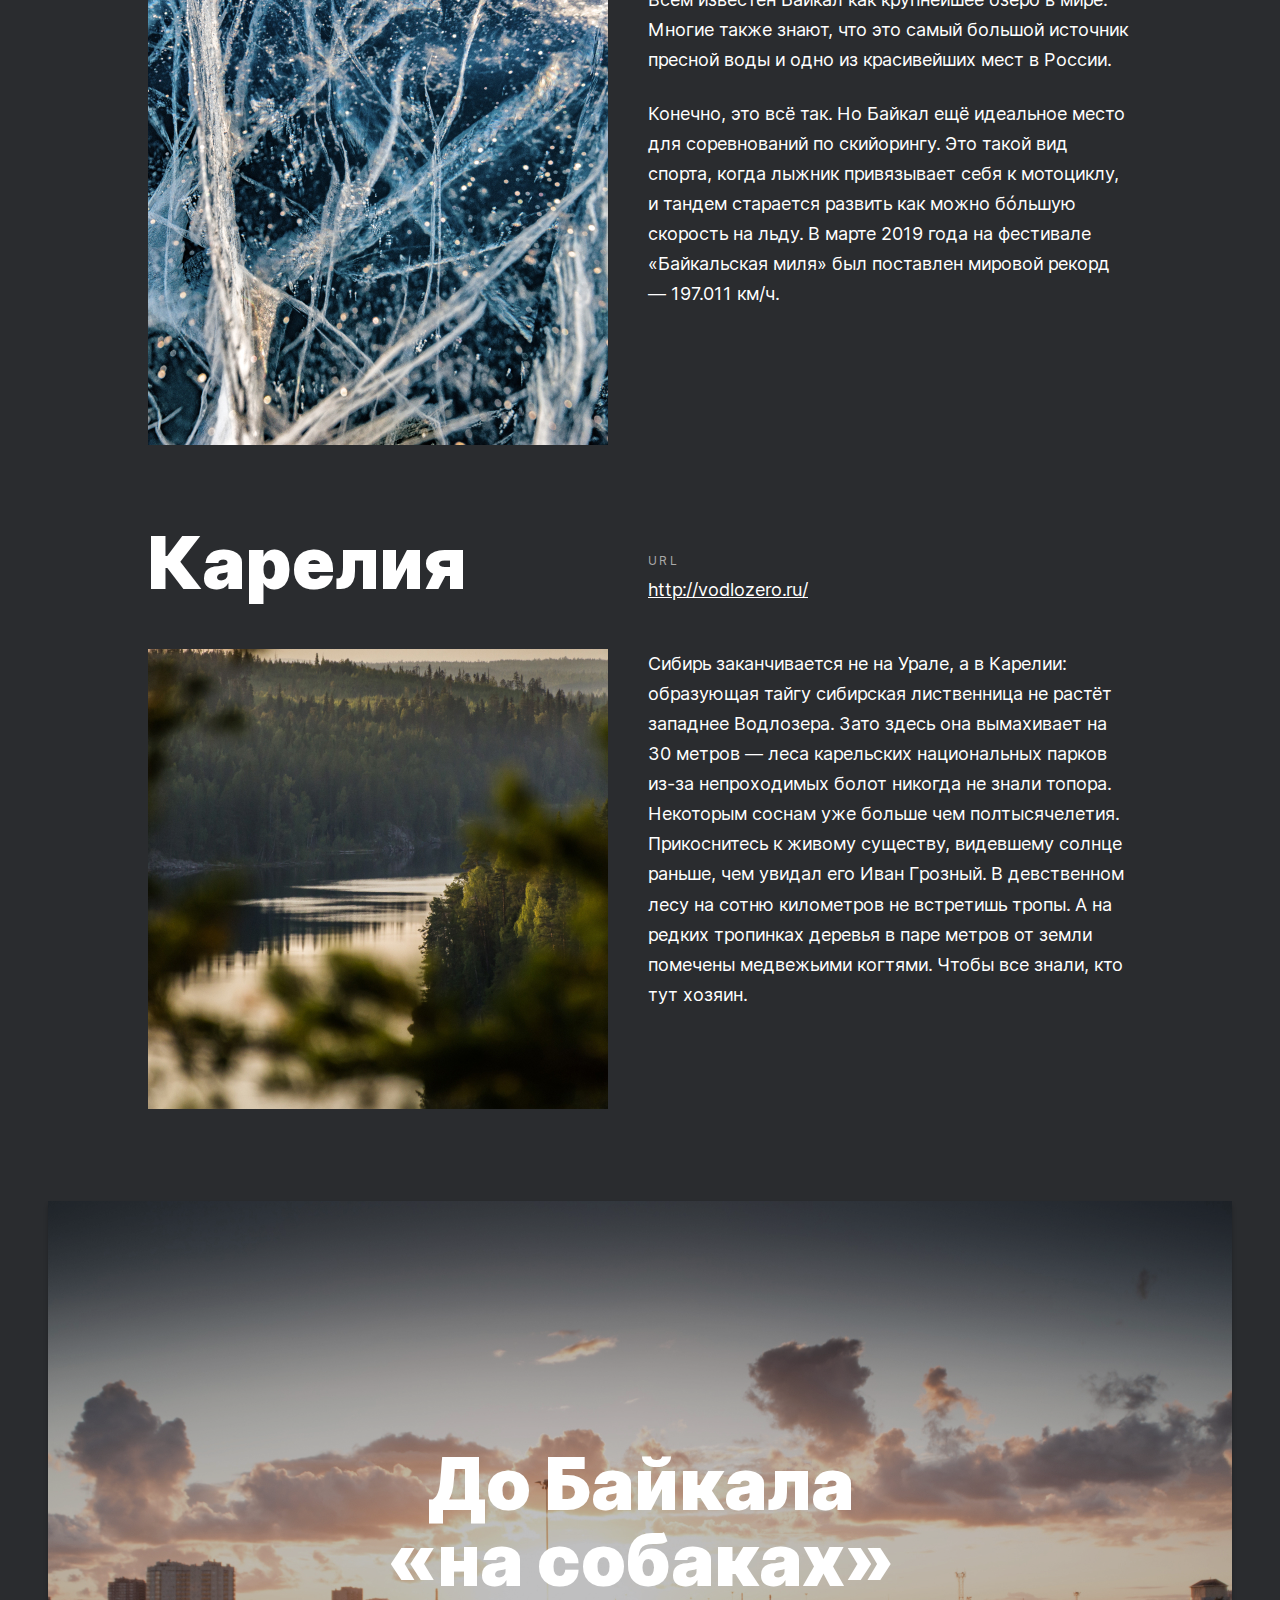
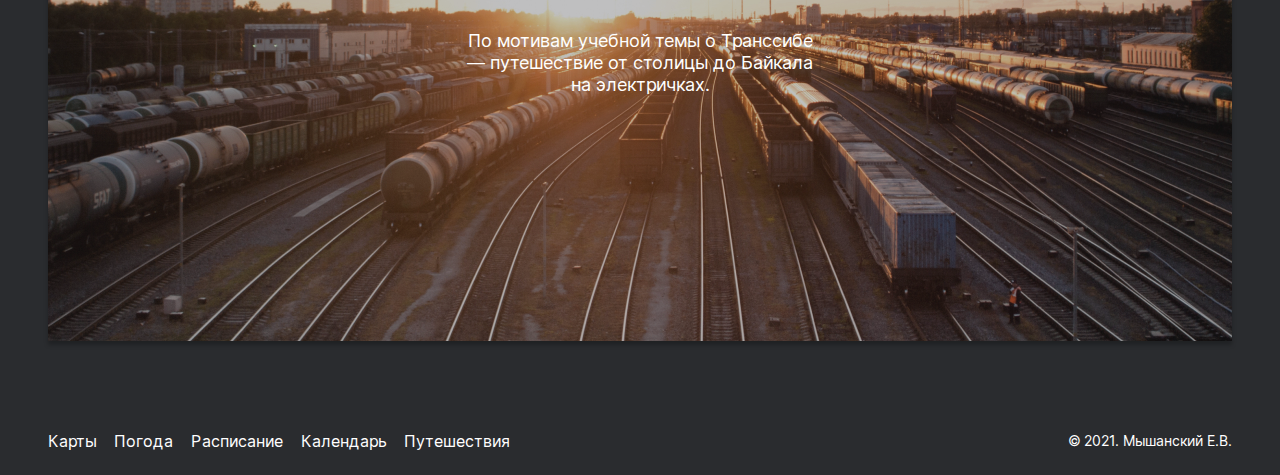
==== commit 35746768: "hehe" ====
--- a/public/index.html
+++ b/public/index.html
@@ -6,7 +6,7 @@
     <meta charset="UTF-8">
     <meta http-equiv="X-UA-Compatible" content="IE=edge">
     <meta name="viewport" content="width=device-width, initial-scale=1.0">
-    <title>Document</title>
+    <title>Путешествие по России</title>
 </head>
 
 <body class="body">
@@ -44,35 +44,35 @@
                     вашего отпуска.
                 </p>
                 <ul class="intro__list">
-                    <li>Часовых поясов<span class="span-font-weight"> 11</span></li>
+                    <li>Часовых поясов<span class="intro__span-font-weight"> 11</span></li>
                     <li>
-                        Объектов природного наследия ЮНЕСКО<span class="span-font-weight">
+                        Объектов природного наследия ЮНЕСКО<span class="intro__span-font-weight">
                             12</span>
                     </li>
                     <li>
-                        Объектов культурного наследия ЮНЕСКО<span class="span-font-weight">
+                        Объектов культурного наследия ЮНЕСКО<span class="intro__span-font-weight">
                             16</span>
                     </li>
                     <li>
-                        Природных заповедников<span class="span-font-weight"> 105</span>
+                        Природных заповедников<span class="intro__span-font-weight"> 105</span>
                     </li>
-                    <li>Аэропортов<span class="span-font-weight"> 241</span></li>
+                    <li>Аэропортов<span class="intro__span-font-weight"> 241</span></li>
                 </ul>
             </section>
             <section class="photo-grid">
                 <div class="table">
-                    <img src="../public/images/__item_grid-pics-11.jpg" alt="Фото-Поезд" class="table__item">
-                    <img src="../public/images/__item_grid-pics-10.jpg" alt="Фото-Горная вершина" class="table__item">
-                    <img src="../public/images/__item_grid-pics-9.jpg" alt="Фото-Собака" class="table__item">
-                    <img src="../public/images/__item_grid-pics-8.jpg" alt="Фото-Туманный лес" class="table__item">
-                    <img src="../public/images/__item_grid-pics-7.jpg" alt="Фото-Машина" class="table__item">
-                    <img src="../public/images/__item_grid-pics-6.jpg" alt="Фото-Берег" class="table__item">
-                    <img src="../public/images/__item_grid-pics-5.jpg" alt="Фото-Горы" class="table__item">
-                    <img src="../public/images/__item_grid-pics-4.jpg" alt="Фото-Переход" class="table__item">
-                    <img src="../public/images/__item_grid-pics-3.jpg" alt="Фото-Туманные горы" class="table__item">
-                    <img src="../public/images/__item_grid-pics-2.jpg" alt="Фото-Камчатка" class="table__item">
-                    <img src="../public/images/__item_grid-pics-1.jpg" alt="Фото-Байкал" class="table__item">
-                    <img src="../public/images/__item_grid-pics.jpg" alt="Фото-Пик горы" class="table__item">
+                    <img src="./images/__item_grid-pics-11.jpg" alt="Фото-Поезд" class="table__item">
+                    <img src="./images/__item_grid-pics-10.jpg" alt="Фото-Горная вершина" class="table__item">
+                    <img src="./images/__item_grid-pics-9.jpg" alt="Фото-Собака" class="table__item">
+                    <img src="./images/__item_grid-pics-8.jpg" alt="Фото-Туманный лес" class="table__item">
+                    <img src="./images/__item_grid-pics-7.jpg" alt="Фото-Машина" class="table__item">
+                    <img src="./images/__item_grid-pics-6.jpg" alt="Фото-Берег" class="table__item">
+                    <img src="./images/__item_grid-pics-5.jpg" alt="Фото-Горы" class="table__item">
+                    <img src="./images/__item_grid-pics-4.jpg" alt="Фото-Переход" class="table__item">
+                    <img src="./images/__item_grid-pics-3.jpg" alt="Фото-Туманные горы" class="table__item">
+                    <img src="./images/__item_grid-pics-2.jpg" alt="Фото-Камчатка" class="table__item">
+                    <img src="./images/__item_grid-pics-1.jpg" alt="Фото-Байкал" class="table__item">
+                    <img src="./images/__item_grid-pics.jpg" alt="Фото-Пик горы" class="table__item">
                 </div>
             </section>
             <section class="places">
@@ -203,7 +203,7 @@
                         </div>
                     </div>
                     <div class="place__container">
-                        <img src="../public/images/__backgroundfooter-pic.jpg" alt="Фото - Карелия" class="place__image">
+                        <img src="../public/images/__imagedescription-pic.jpg" alt="Фото - Карелия" class="place__image">
                         <div class="place__text">
                             <p class="place__paragraph">
                                 Сибирь заканчивается не на Урале, а в Карелии: образующая
@@ -222,14 +222,13 @@
                 </div>
             </section>
             <section class="cover">
-                <a href="" class="cover__link" target="_blank">
-                    <div class="cover__overlay">
-                        <h2 class="cover__title">До Байкала «на собаках»</h2>
-                        <p class="cover__subtitle">По мотивам учебной темы о Транссибе
-                            и iframes — путешествие от столицы до Байкала на электричках</p>
-                    </div>
+                <a href="" target="_blank" class="cover__link">
+                  <div class="cover__background">
+                    <h2 class="cover__title">До Байкала «на собаках»</h2>
+                    <p class="cover__subtitle">По мотивам учебной темы о Транссибе — путешествие от столицы до Байкала на электричках.</p>
+                  </div>
                 </a>
-            </section>
+              </section>
         </main>
         <footer class="footer">
             <nav class="footer__link-container">
--- a/public/pages/index.css
+++ b/public/pages/index.css
@@ -1,9 +1,10 @@
+@import url(../pages/normalize.css);
 @import url(../fonts/font-face.css);
 @import url(../blocks/body/body.css);
 
 @import url(../blocks//header/header.css);
+@import url(../blocks/header/__lang-link/header__lang-link.css);
 @import url(../blocks/header/__lang-link/_active/header__lang-link_active.css);
-@import url(../blocks/header/__lang-link/header__lang-link.css);
 @import url(../blocks/header/__links/header__links.css);
 @import url(../blocks/header/__logo/header__logo.css);
 
@@ -14,7 +15,7 @@
 @import url(../blocks/lead/__image/lead__image.css);
 @import url(../blocks/lead/__caption/lead__caption.css);
 
-@import url(../blocks/span-font-weight/span-font-weight.css);
+@import url(../blocks/intro/__span-font-weight/intro__span-font-weight.css);
 @import url(../blocks/intro/intro.css);
 @import url(../blocks/intro/__title/intro__title.css);
 @import url(../blocks/intro/__text/intro__text.css);
@@ -35,17 +36,13 @@
 @import url(../blocks/place/__website/place__website.css);
 @import url(../blocks/place/place.css);
 
+@import url(../blocks/cover/__background/cover__background.css);
 @import url(../blocks/cover/__link/cover__link.css);
 @import url(../blocks/cover/__overlay/cover__overlay.css);
 @import url(../blocks/cover/__subtitle/cover__subtitle.css);
 @import url(../blocks/cover/__title/cover__title.css);
-@import url(../blocks/cover/cover.css);
 
 @import url(../blocks/footer/__copyright/footer__copyright.css);
 @import url(../blocks/footer/__link-container/footer__link-container.css);
 @import url(../blocks/footer/__link/footer__link.css);
-@import url(../blocks/footer/footer.css);
-@import url();
-@import url();
-@import url();
-    +@import url(../blocks/footer/footer.css);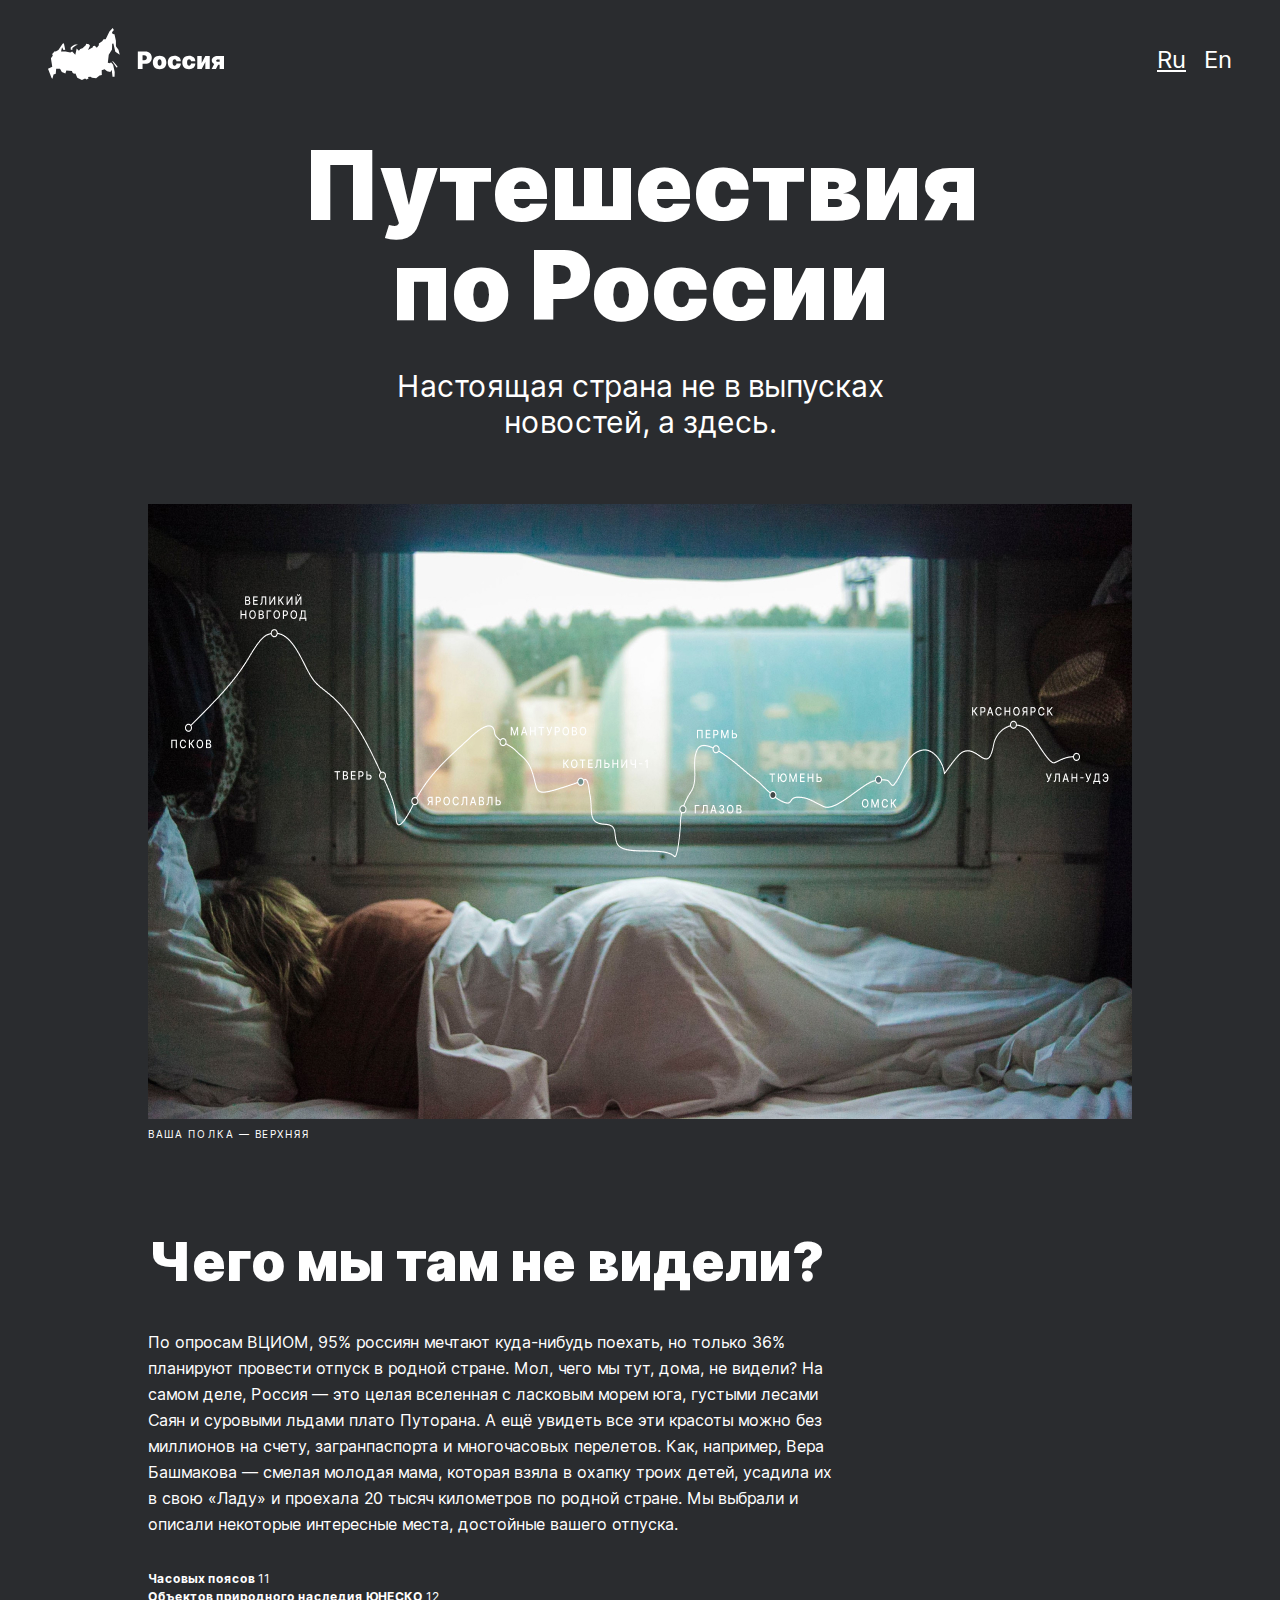
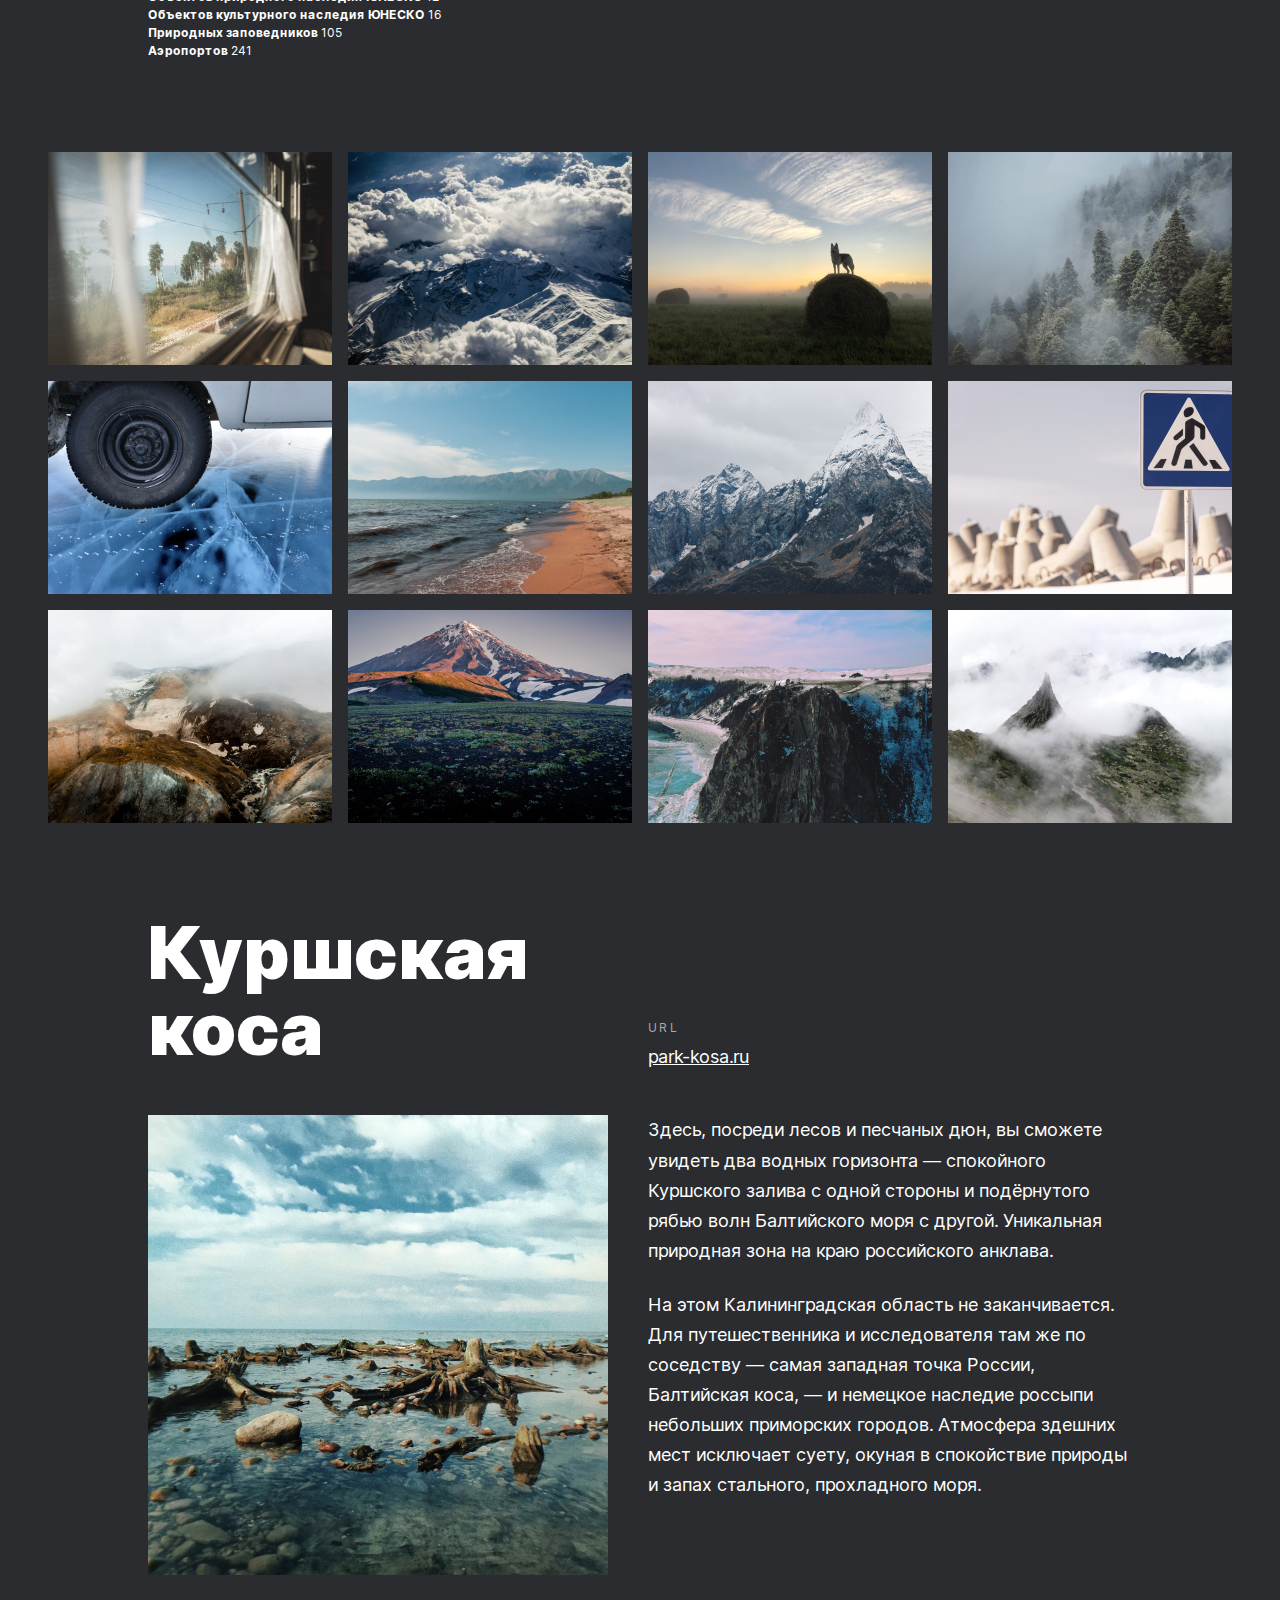
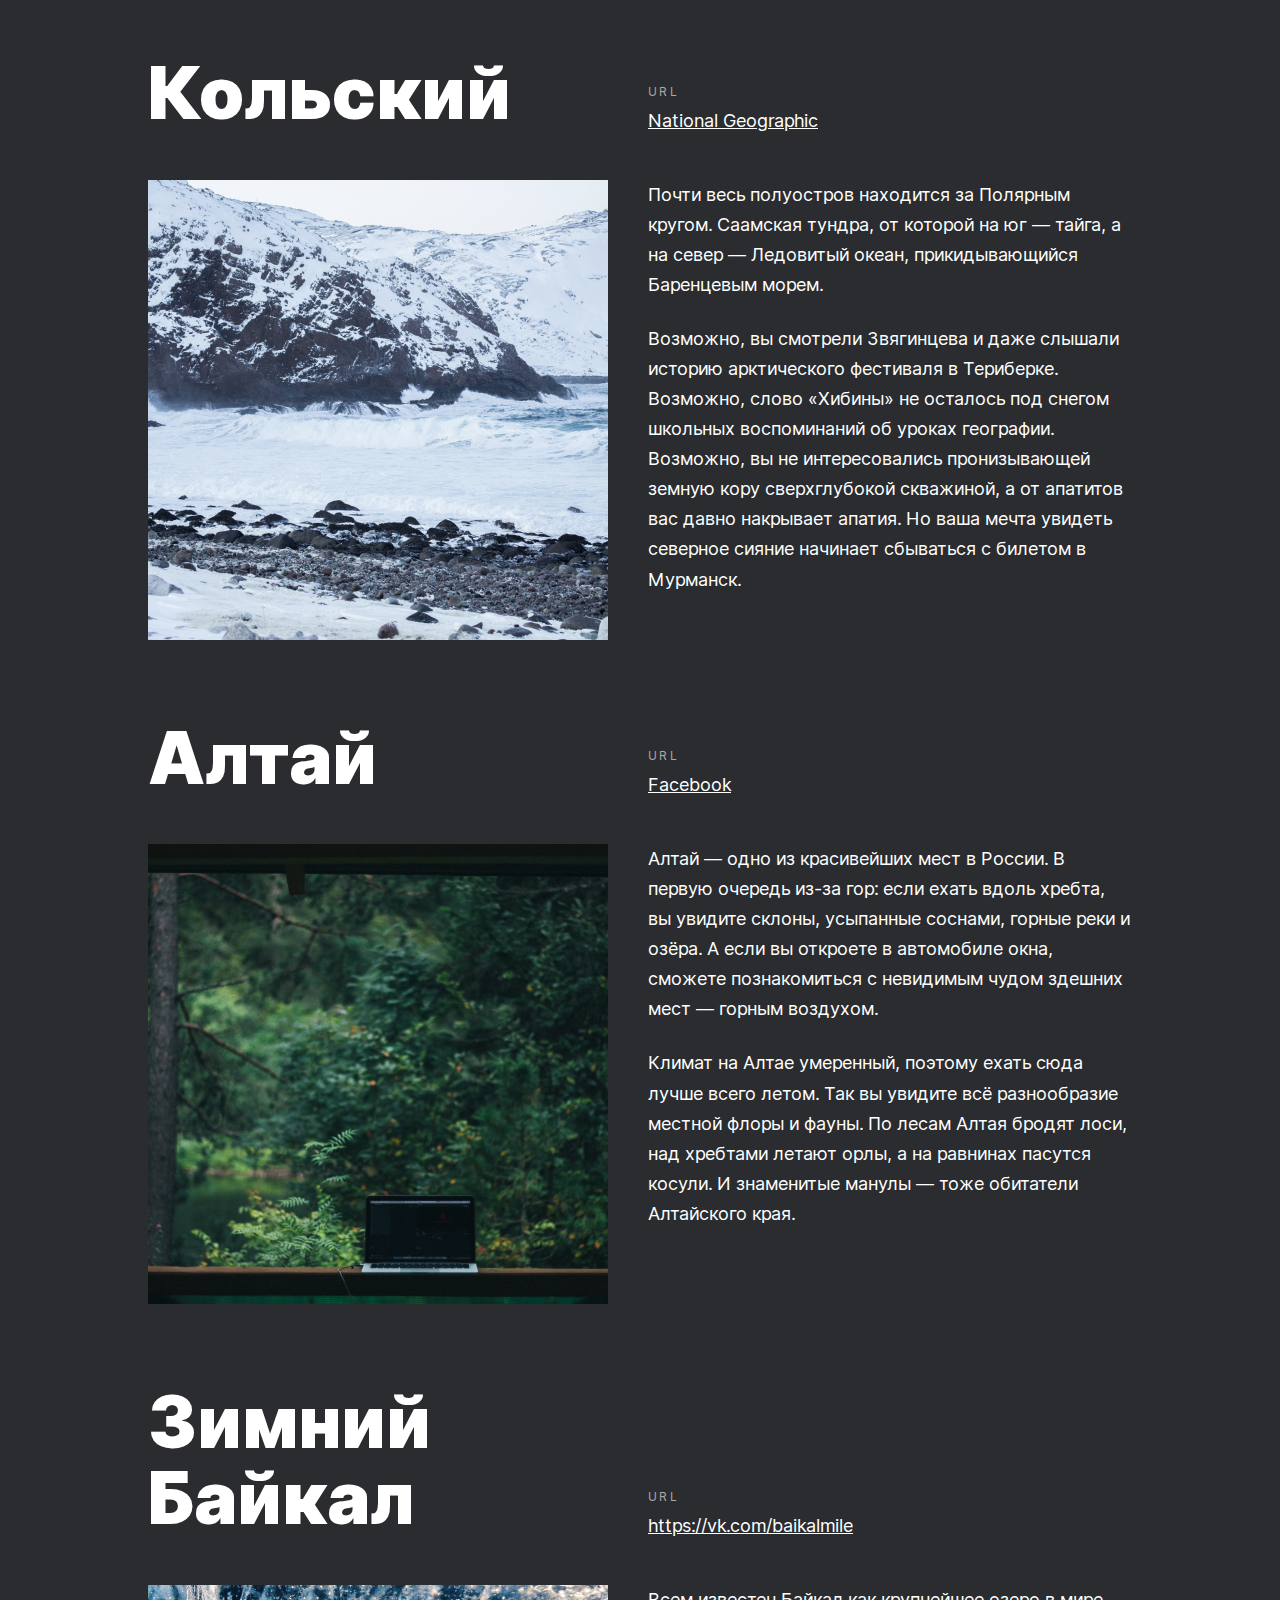
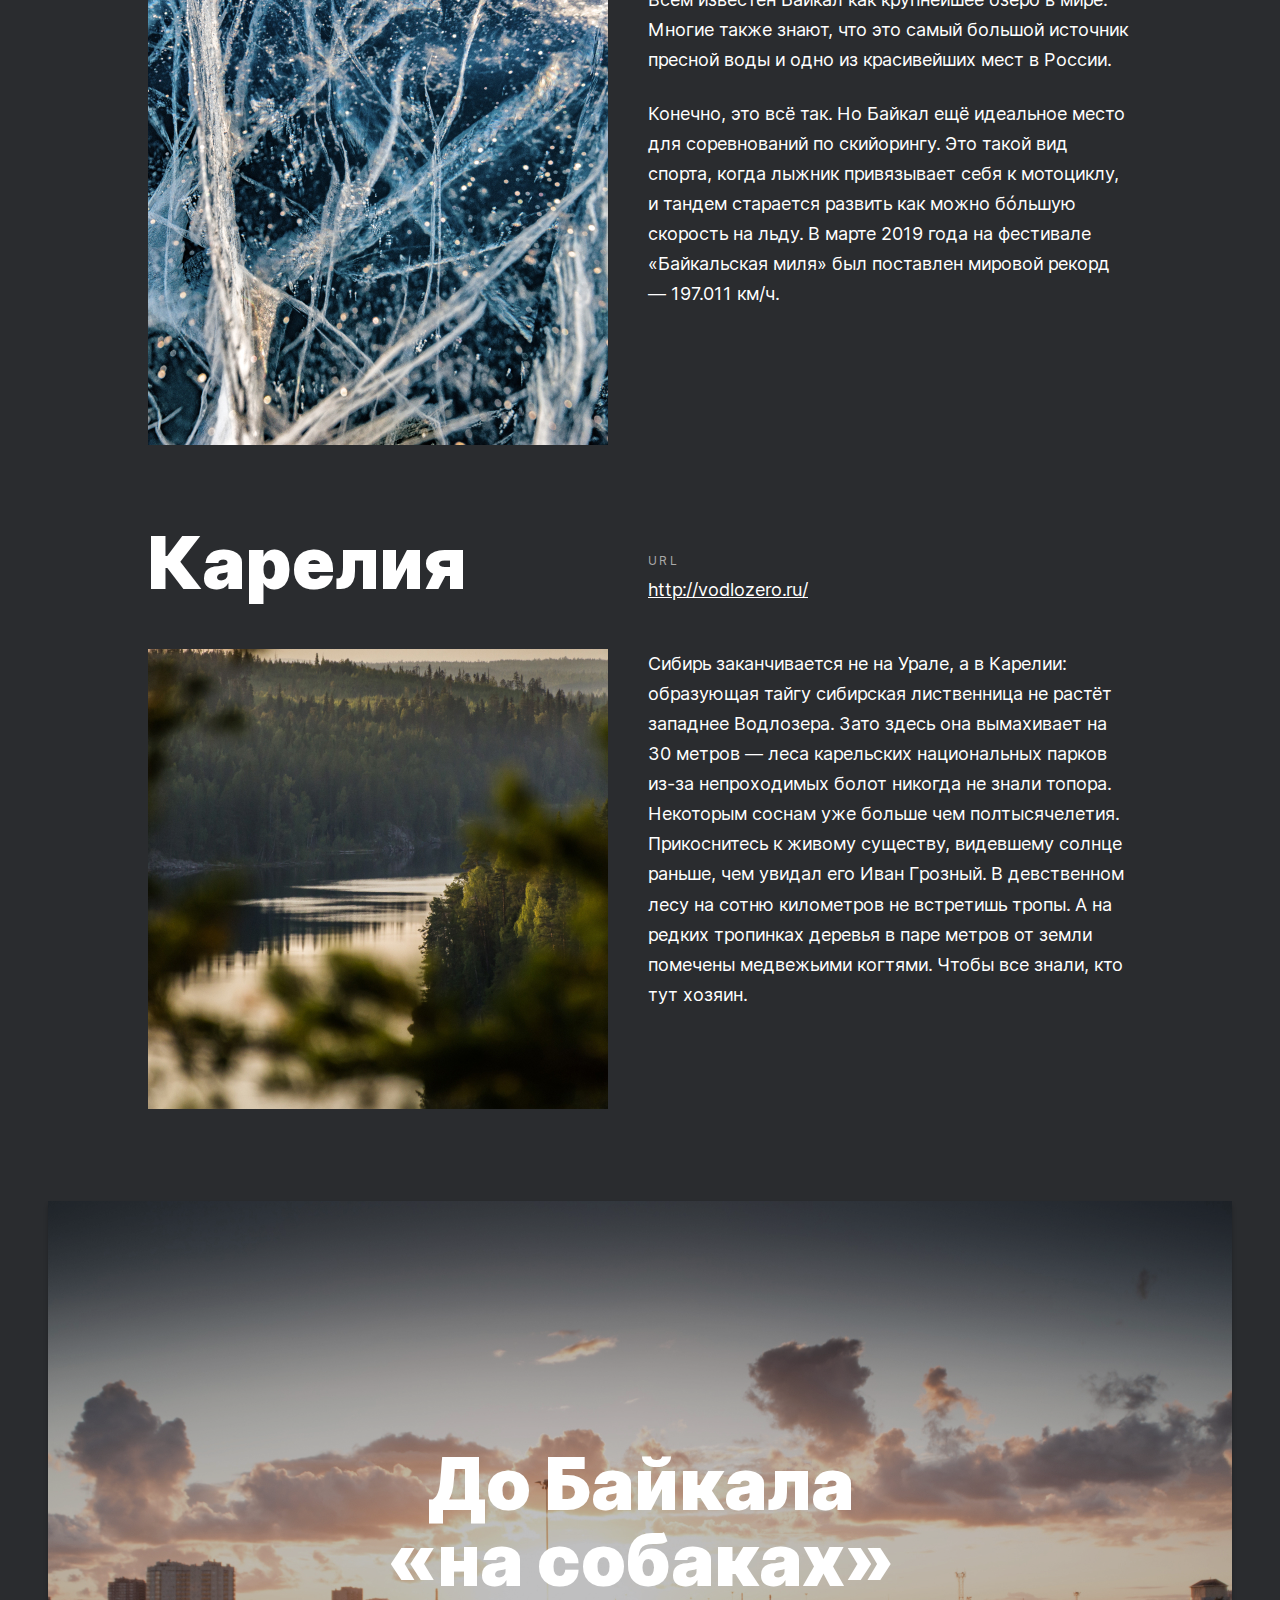
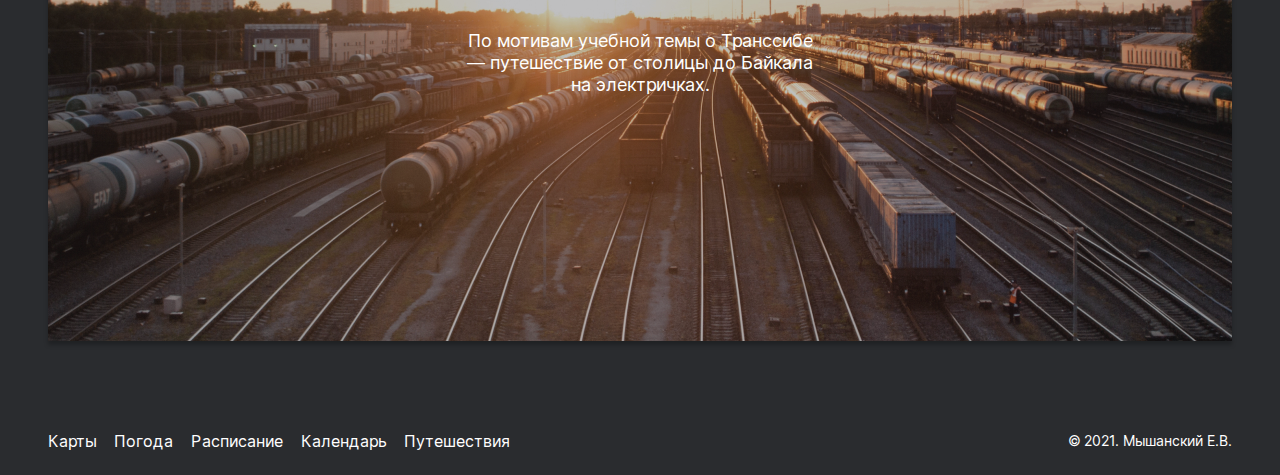
==== commit 94de7e3b: "meme project" ====
--- a/public/index.html
+++ b/public/index.html
@@ -26,7 +26,7 @@
                 <p class="lead__subtitle">
                     Настоящая страна не в выпусках новостей, а здесь.
                 </p>
-                <img src="./images/kalegin-m.jpg" class="lead__image" alt="Поезд">
+                <img src="./images/__lead-image.jpg" class="lead__image" alt="Поезд">
                 <p class="lead__caption">Ваша полка — верхняя</p>
             </section>
             <section class="intro">
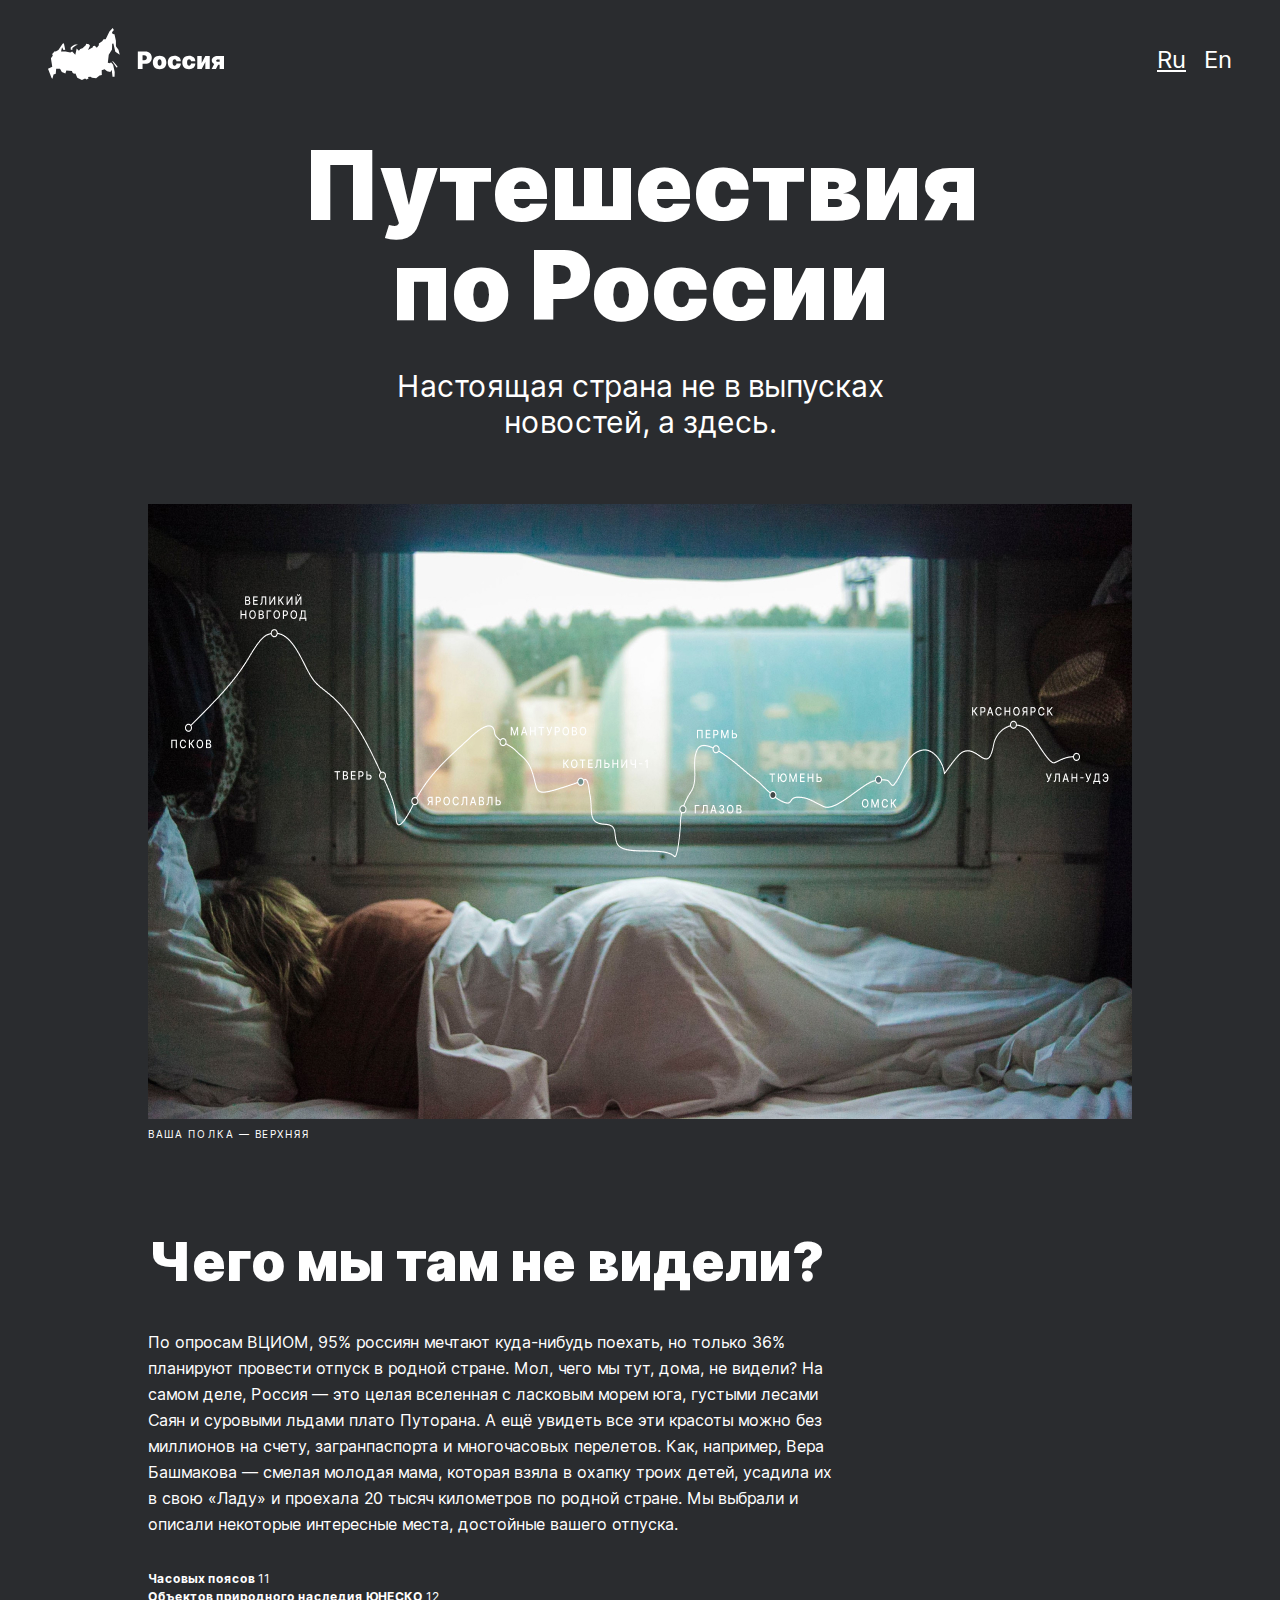
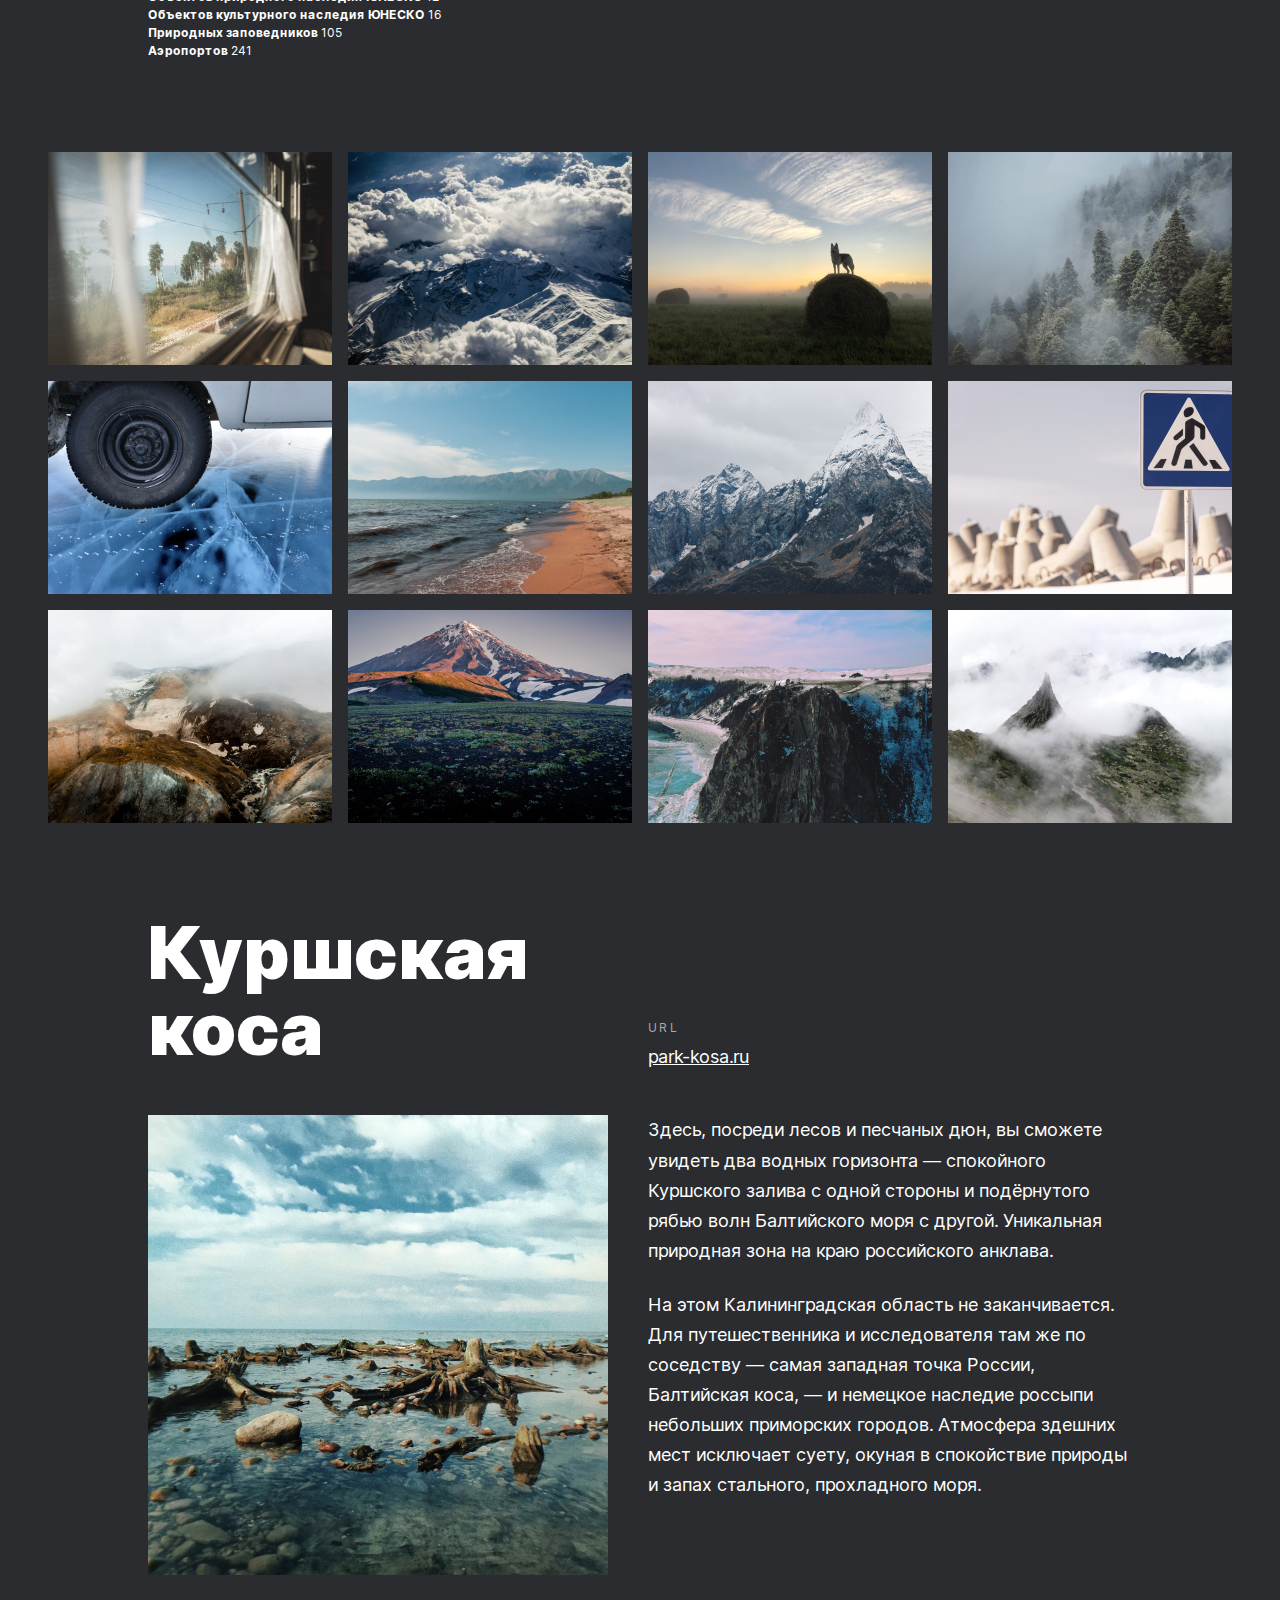
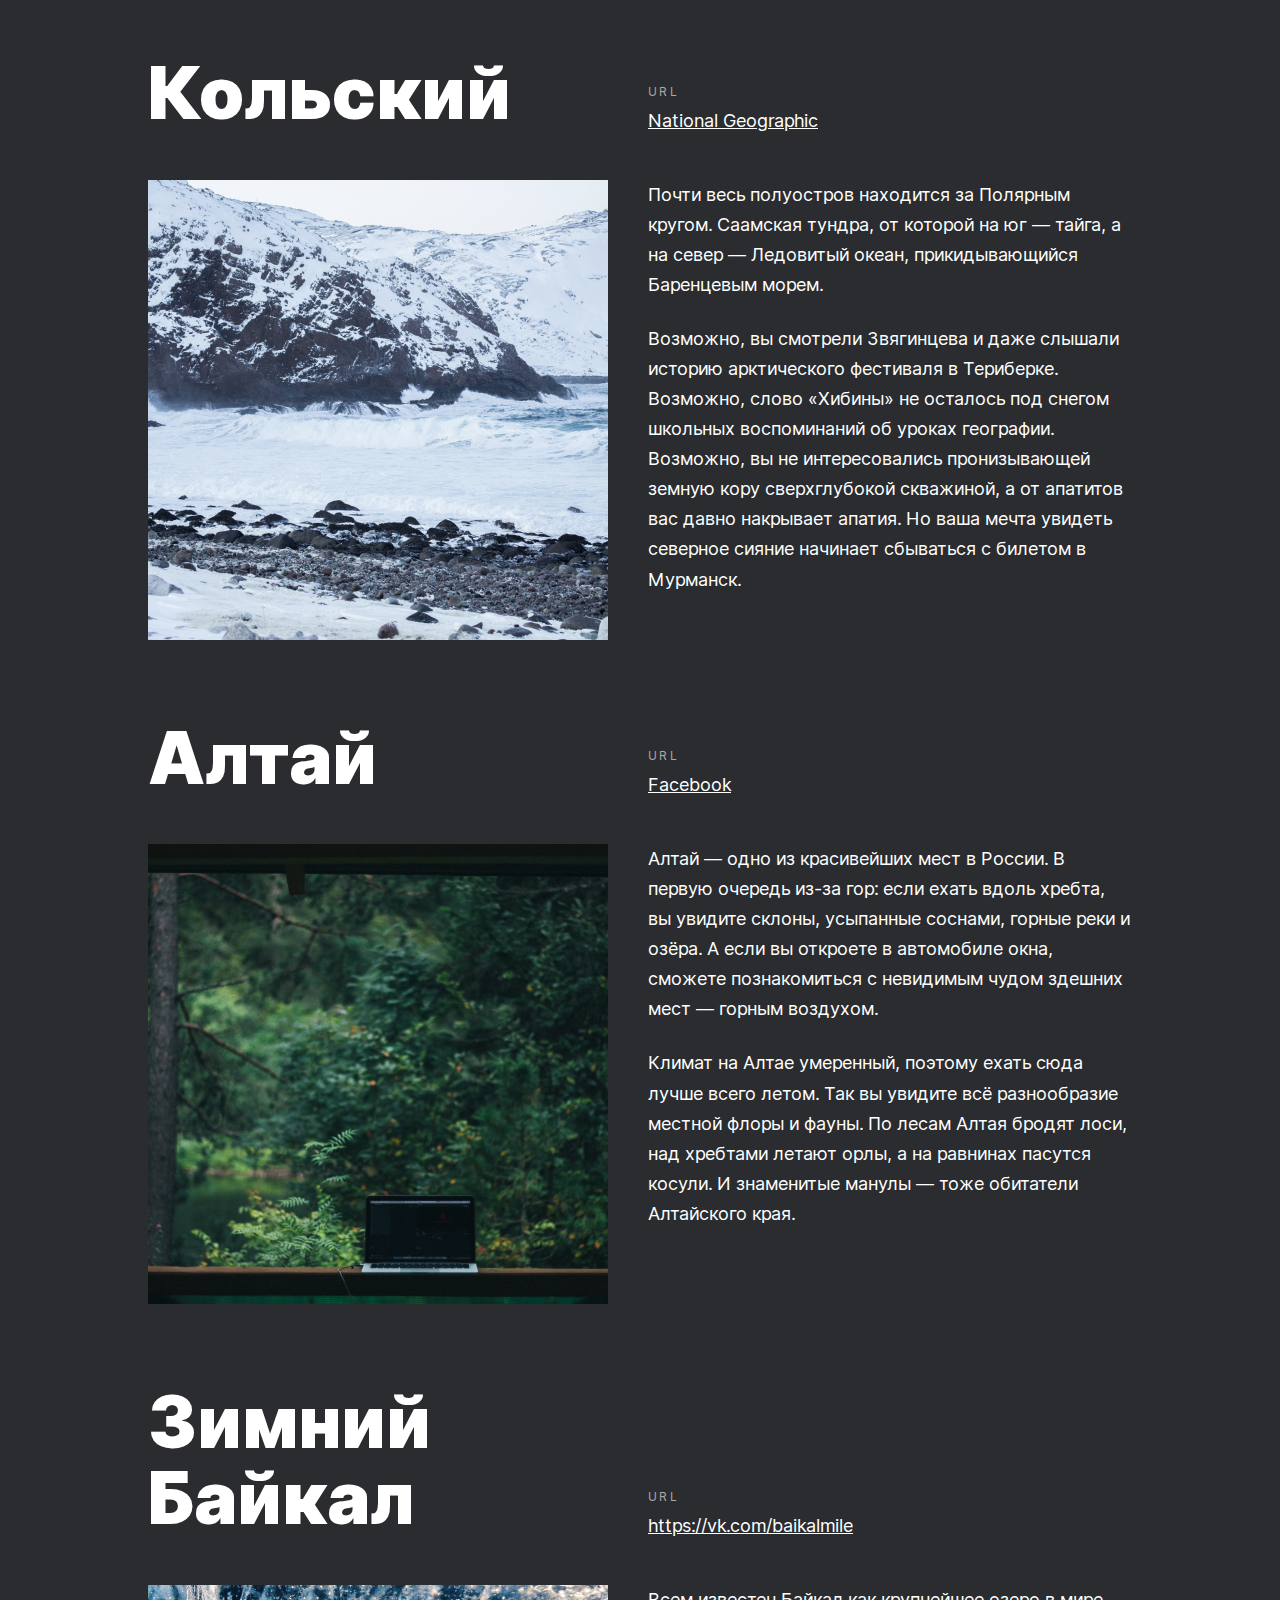
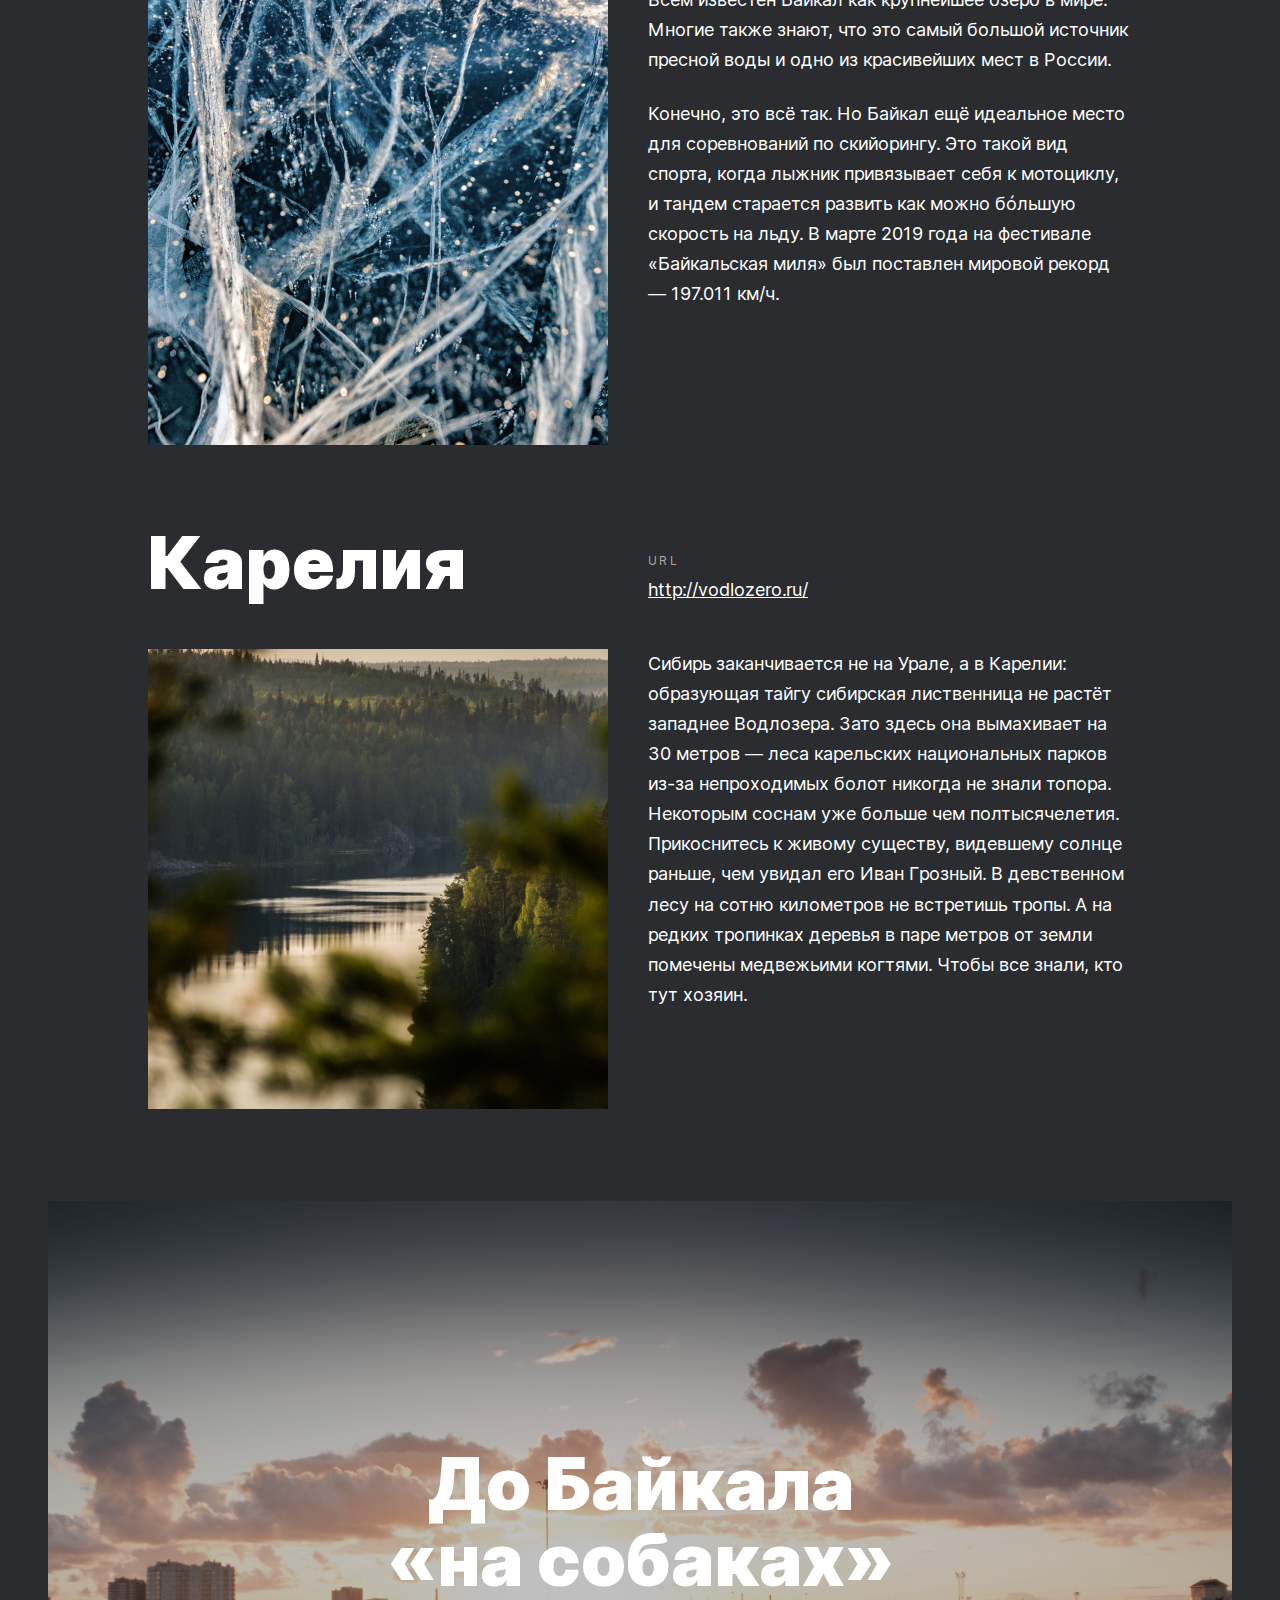
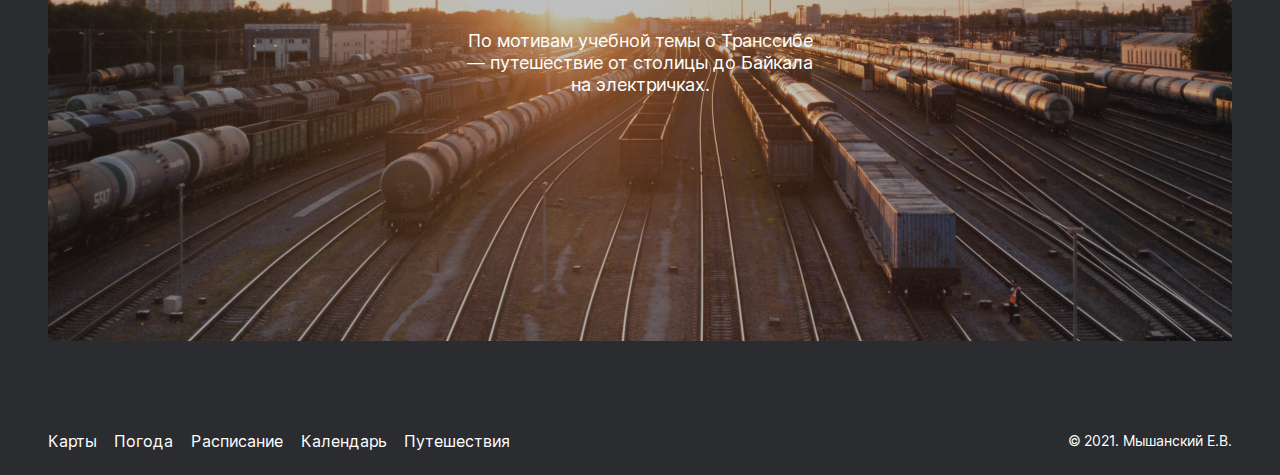
==== commit b20a6a19: "???" ====
--- a/public/index.html
+++ b/public/index.html
@@ -60,7 +60,7 @@
                 </ul>
             </section>
             <section class="photo-grid">
-                <div class="table">
+                <div class="table"> <!--При удалении разрушается построение гридов, удаление div причинит вред верстке -->
                     <img src="./images/__item_grid-pics-11.jpg" alt="Фото-Поезд" class="table__item">
                     <img src="./images/__item_grid-pics-10.jpg" alt="Фото-Горная вершина" class="table__item">
                     <img src="./images/__item_grid-pics-9.jpg" alt="Фото-Собака" class="table__item">
@@ -85,7 +85,7 @@
                         </div>
                     </div>
                     <div class="place__container">
-                        <img src="../public/images/__imagedescription-pic-4.jpg" alt="Фото - Куршская коса" class="place__image">
+                        <img src="./images/__imagedescription-pic-4.jpg" alt="Фото - Куршская коса" class="place__image">
                         <div class="place__text">
                             <p class="place__paragraph">
                                 Здесь, посреди лесов и песчаных дюн, вы сможете увидеть два
@@ -115,7 +115,7 @@
                         </div>
                     </div>
                     <div class="place__container">
-                        <img src="../public/images/__imagedescription-pic-3.jpg" alt="Фото - Кольский" class="place__image">
+                        <img src="./images/__imagedescription-pic-3.jpg" alt="Фото - Кольский" class="place__image">
                         <div class="place__text">
                             <p class="place__paragraph">
                                 Почти весь полуостров находится за Полярным кругом. Саамская
@@ -145,7 +145,7 @@
                         </div>
                     </div>
                     <div class="place__container">
-                        <img src="../public/images/__imagedescription-pic-2.jpg" alt="Фото - Алтай" class="place__image">
+                        <img src="./images/__imagedescription-pic-2.jpg" alt="Фото - Алтай" class="place__image">
                         <div class="place__text">
                             <p class="place__paragraph">
                                 Алтай — одно из красивейших мест в России. В первую очередь
@@ -175,7 +175,7 @@
                         </div>
                     </div>
                     <div class="place__container">
-                        <img src="../public/images/__imagedescription-pic-1.jpg" alt="Фото - Зимний Байкал" class="place__image">
+                        <img src="./images/__imagedescription-pic-1.jpg" alt="Фото - Зимний Байкал" class="place__image">
                         <div class="place__text">
                             <p class="place__paragraph">
                                 Всем известен Байкал как крупнейшее озеро в мире. Многие также
@@ -203,7 +203,7 @@
                         </div>
                     </div>
                     <div class="place__container">
-                        <img src="../public/images/__imagedescription-pic.jpg" alt="Фото - Карелия" class="place__image">
+                        <img src="./images/__imagedescription-pic.jpg" alt="Фото - Карелия" class="place__image">
                         <div class="place__text">
                             <p class="place__paragraph">
                                 Сибирь заканчивается не на Урале, а в Карелии: образующая
@@ -223,7 +223,7 @@
             </section>
             <section class="cover">
                 <a href="" target="_blank" class="cover__link">
-                  <div class="cover__background">
+                  <div class="cover__background"> <!--Не является лишним элементом кода т.к при удалении ломается пикча-->
                     <h2 class="cover__title">До Байкала «на собаках»</h2>
                     <p class="cover__subtitle">По мотивам учебной темы о Транссибе — путешествие от столицы до Байкала на электричках.</p>
                   </div>
